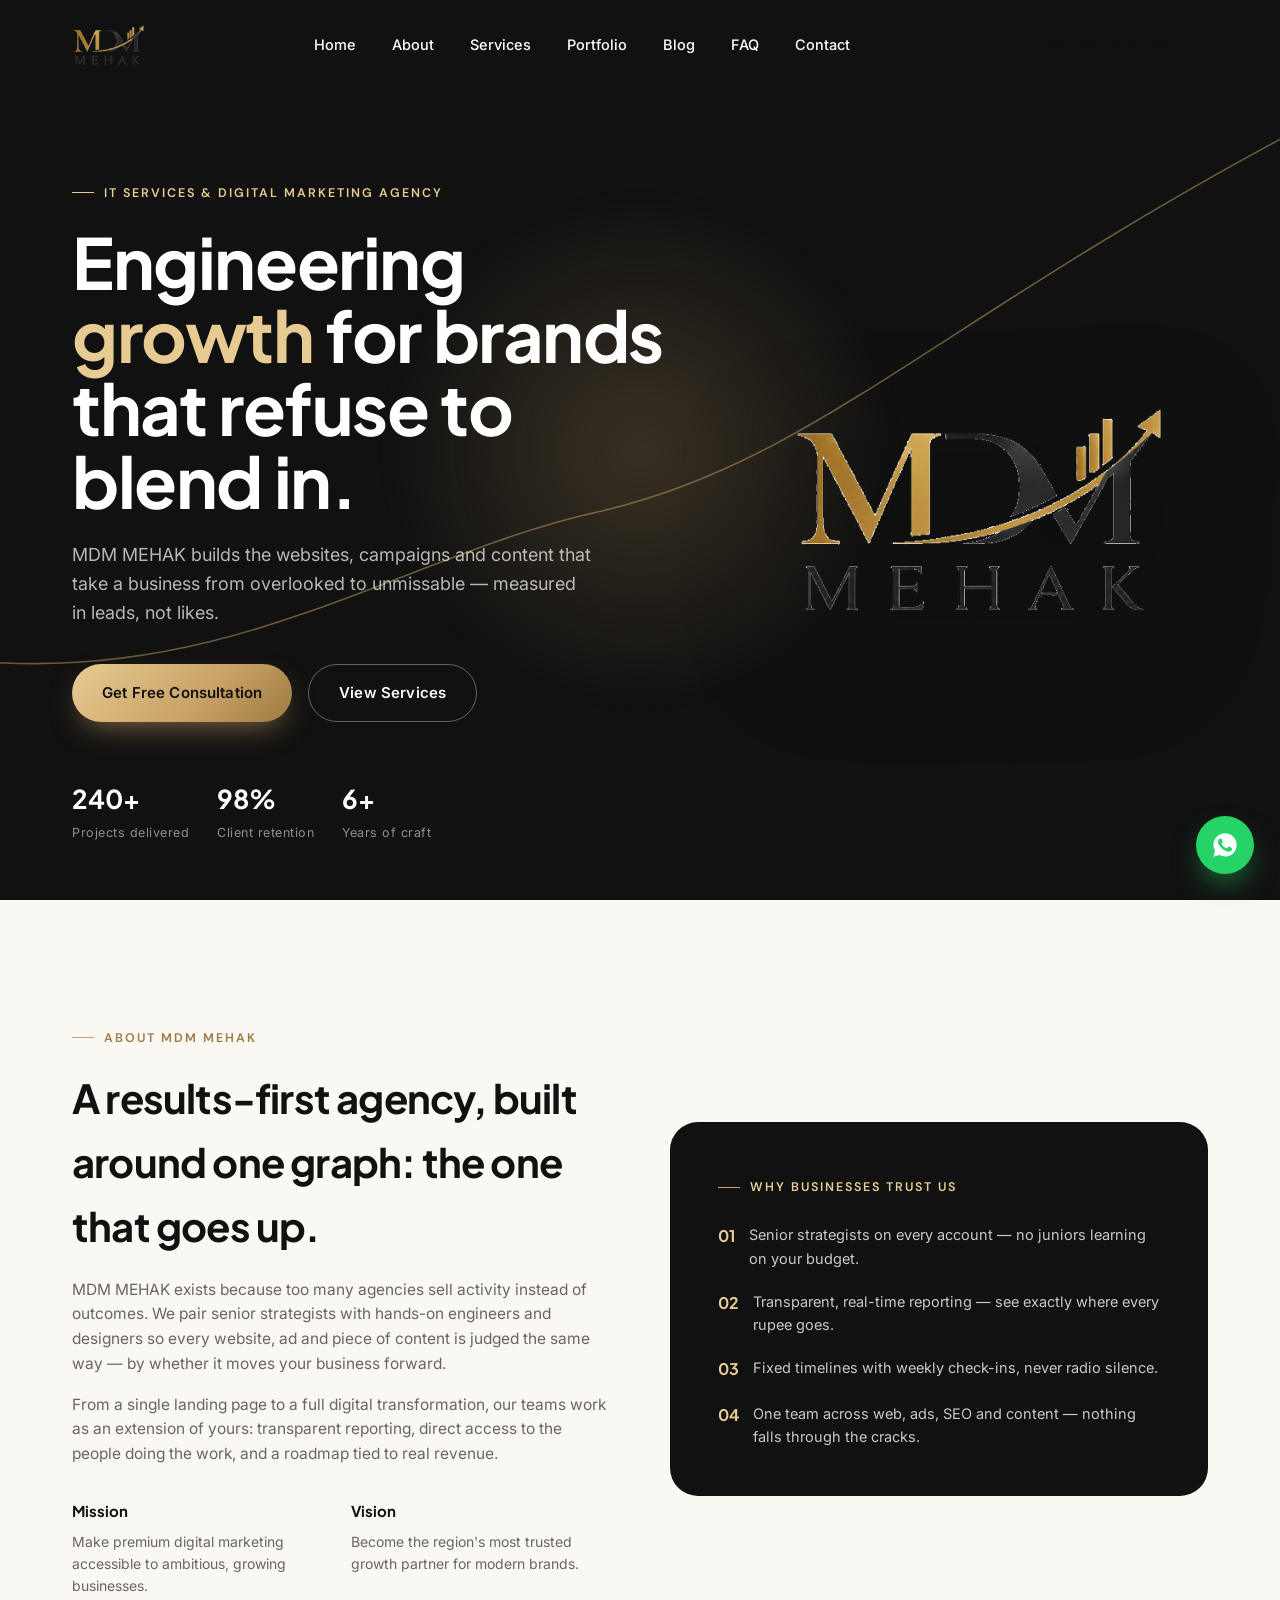
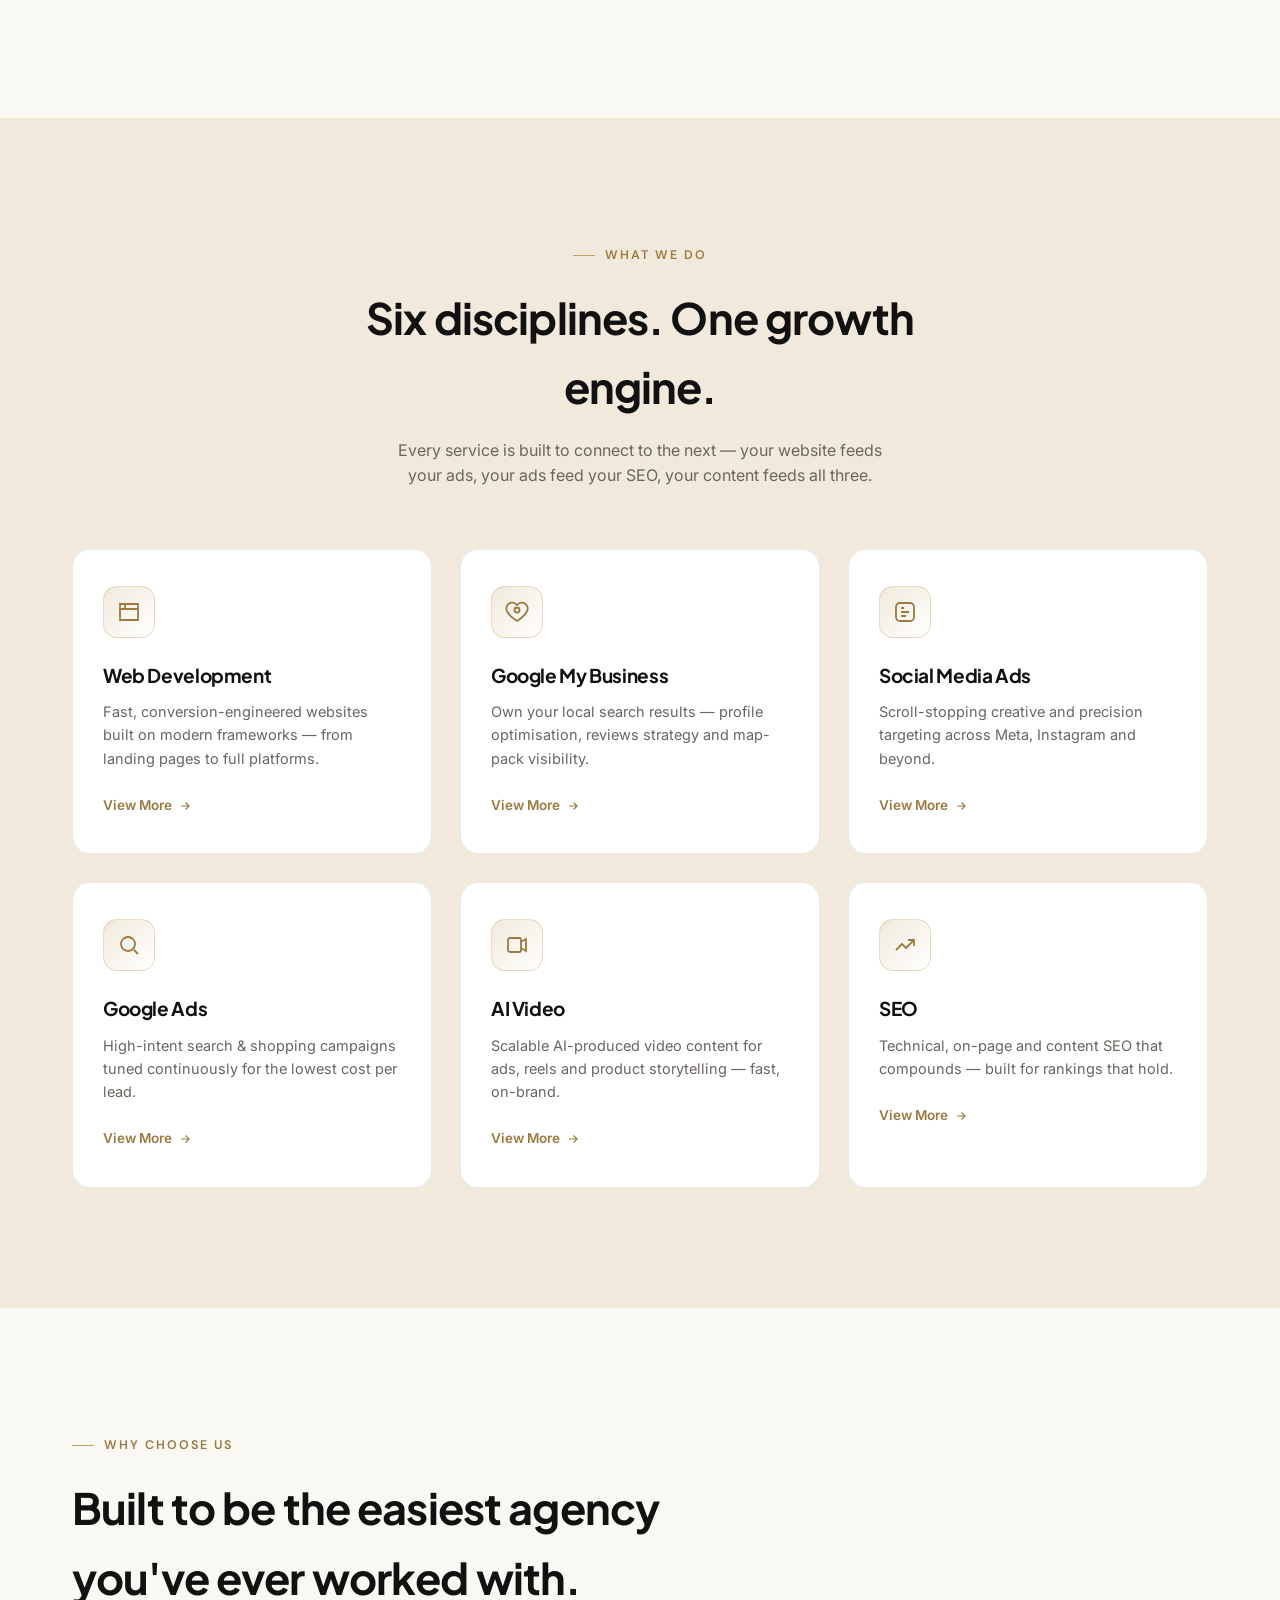
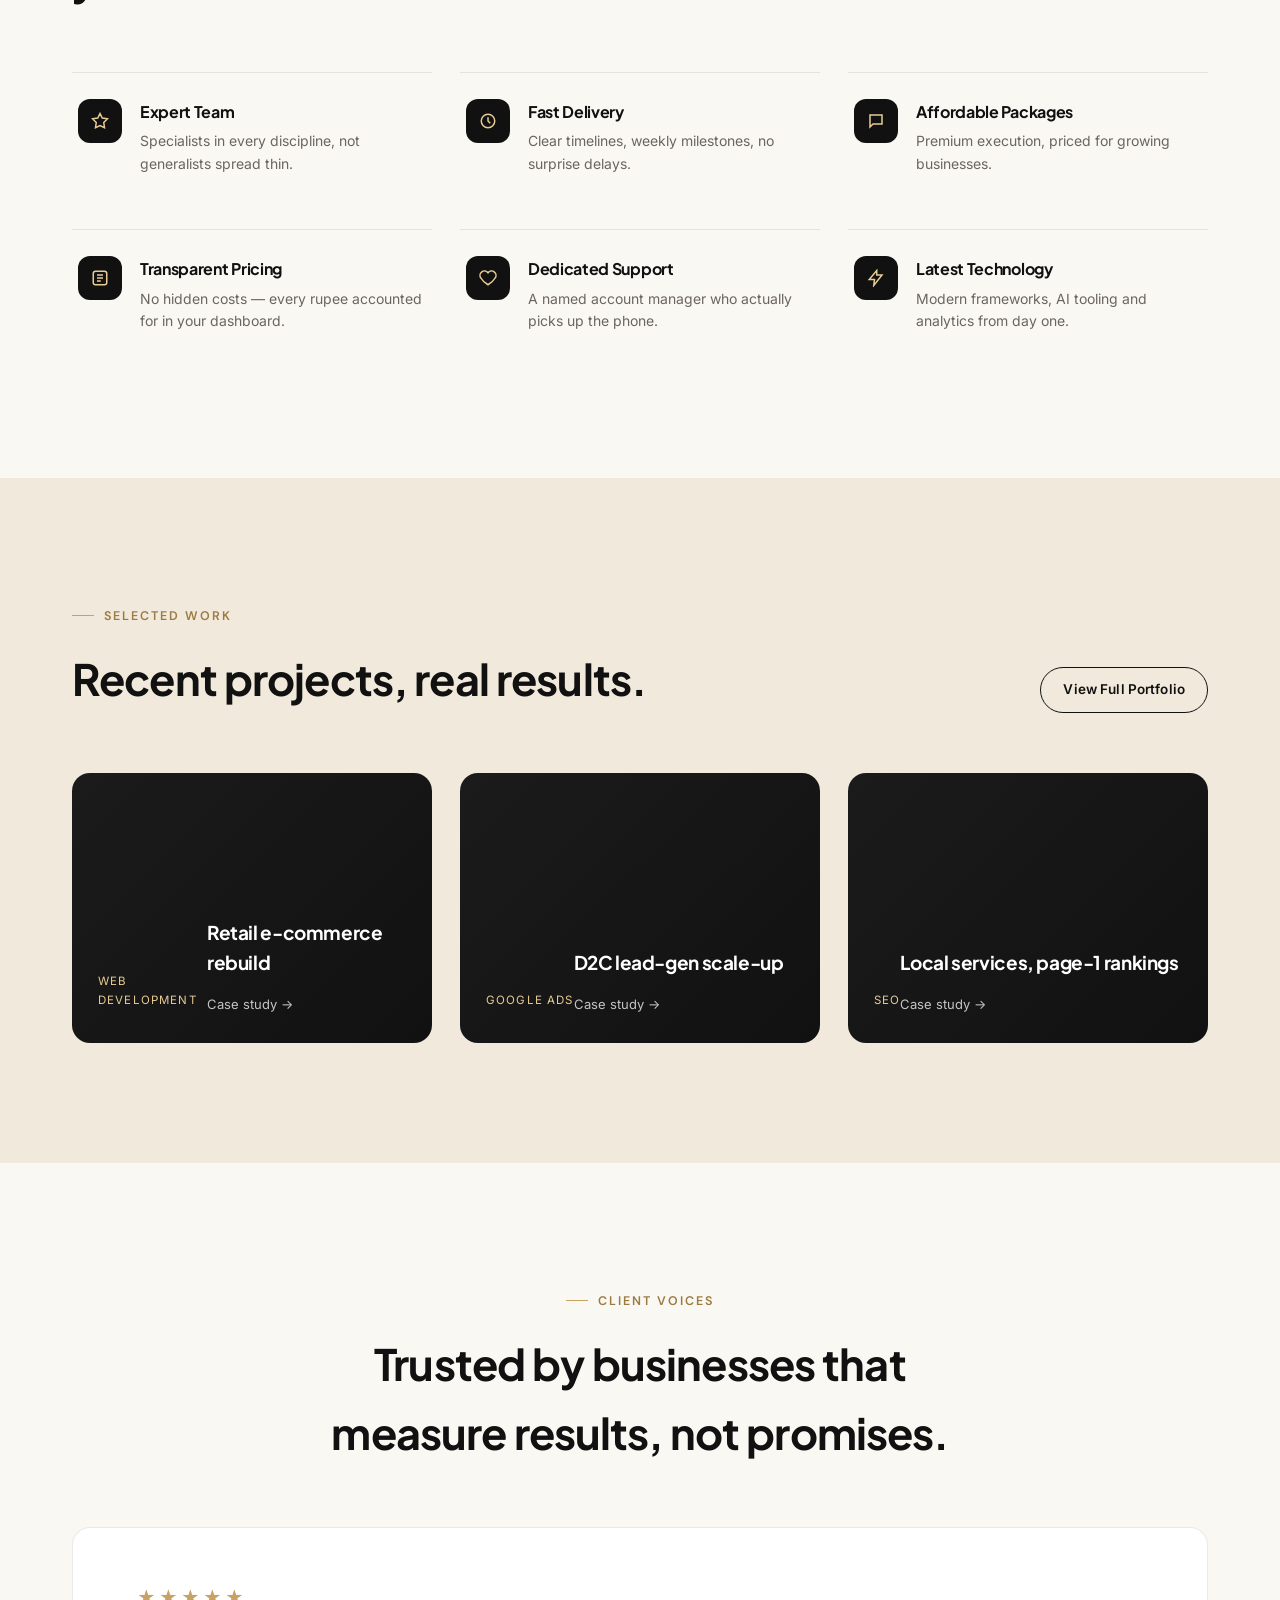
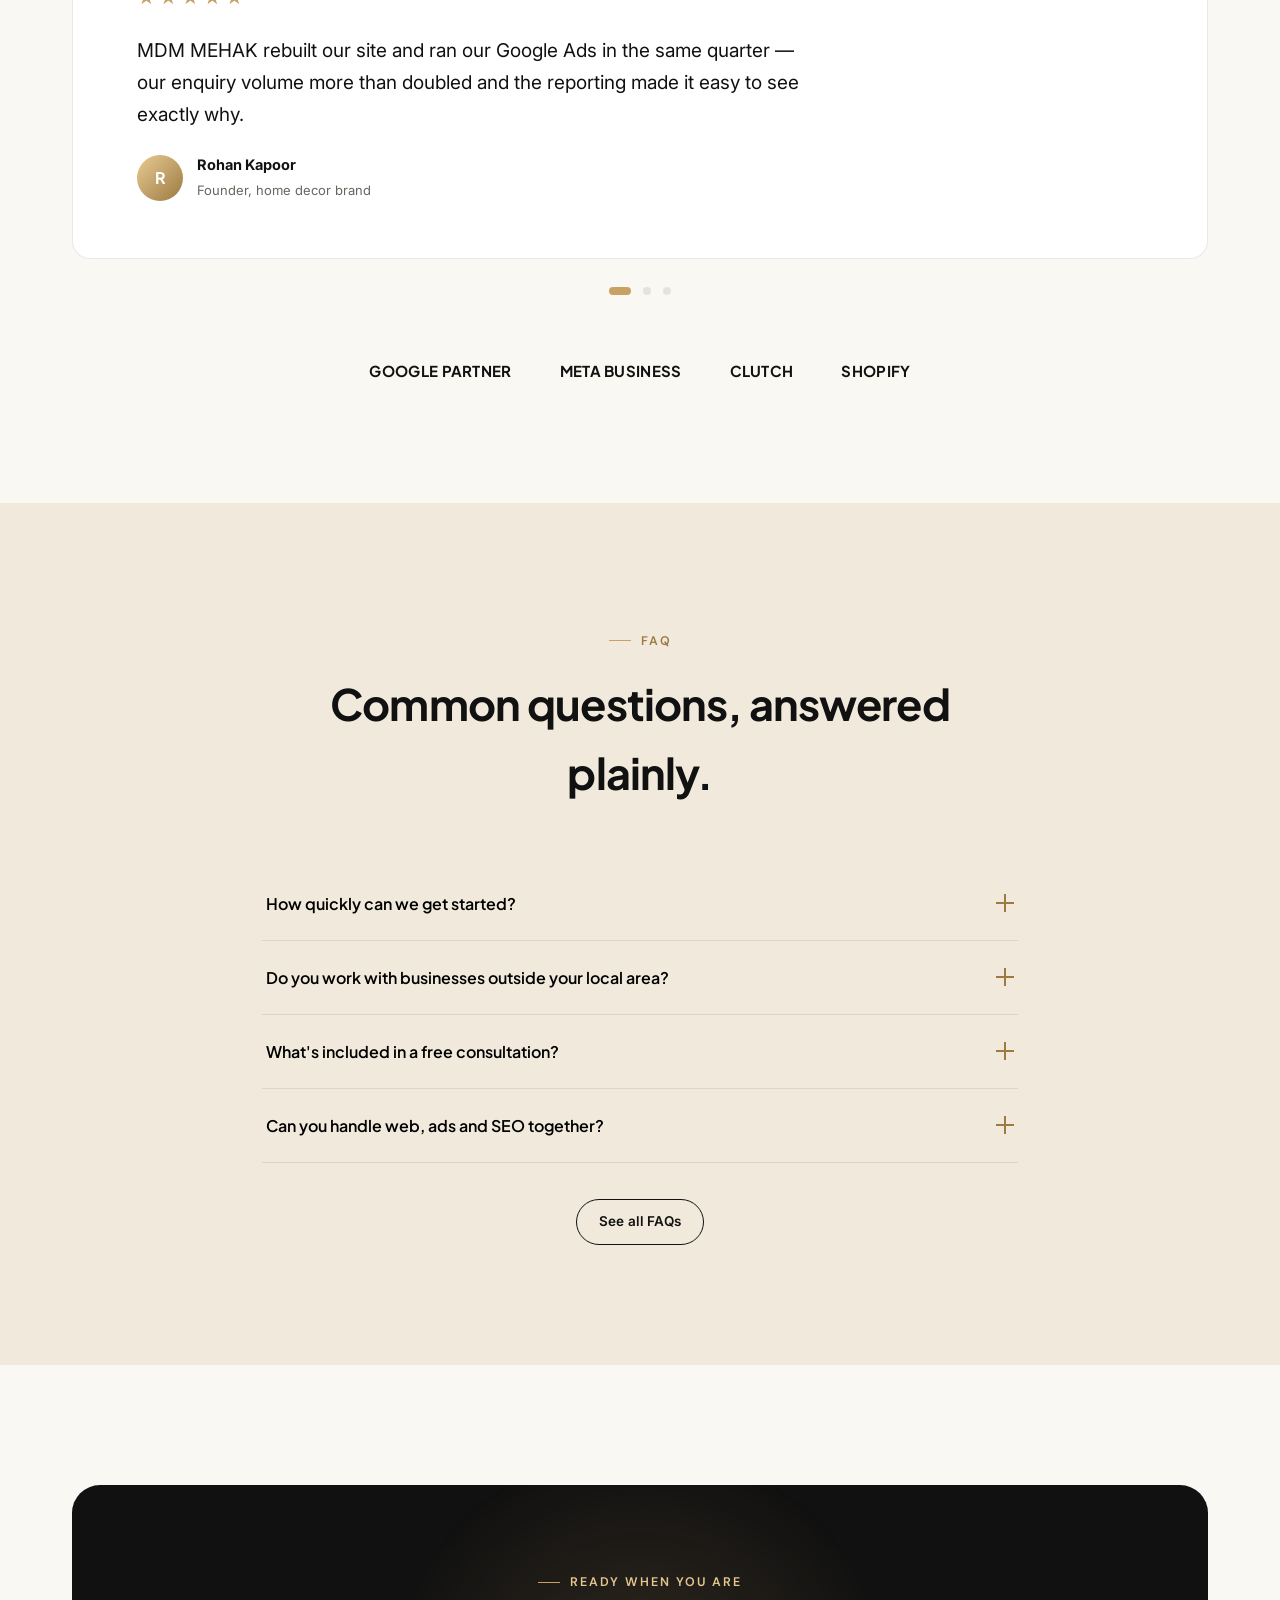
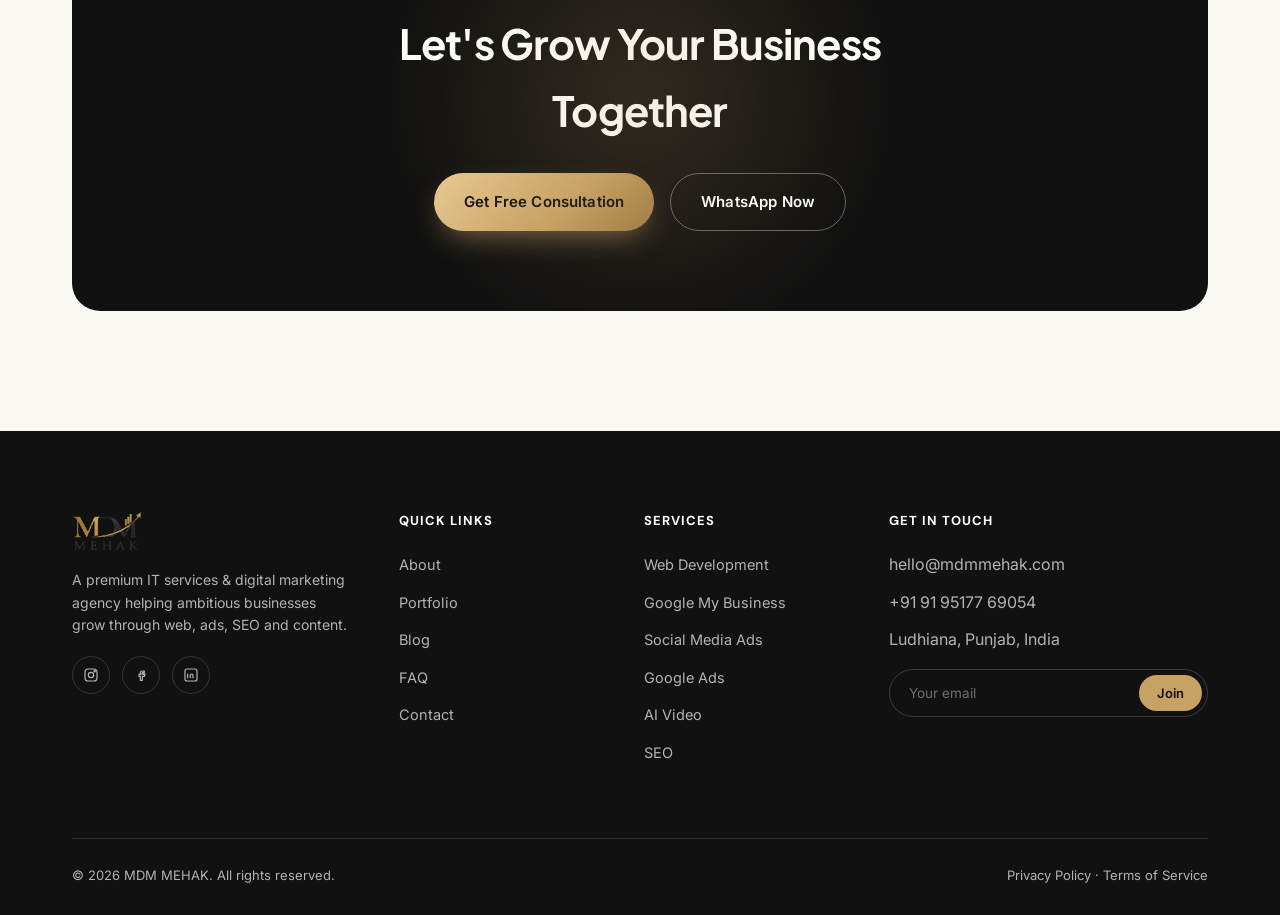
==== index.html @ 9019457b "commit" ====
<!DOCTYPE html>
<html lang="en">
<head>
<meta charset="UTF-8">
<meta name="viewport" content="width=device-width, initial-scale=1.0">
<title>MDM MEHAK — IT Services &amp; Digital Marketing Agency</title>
<meta name="description" content="MDM MEHAK is a premium IT services &amp; digital marketing agency — web development, Google Ads, social media ads, SEO, AI video and Google My Business, built to grow your business.">
<meta property="og:title" content="MDM MEHAK — IT Services &amp; Digital Marketing Agency">
<meta property="og:description" content="Premium web development, Google Ads, SEO, social media and AI video services engineered for growth.">
<meta property="og:type" content="website">
<link rel="icon" href="assets/logo.png">
<link rel="stylesheet" href="styles.css">
<script type="application/ld+json">
{"@context":"https://schema.org","@type":"Organization","name":"MDM MEHAK","description":"IT Services & Digital Marketing Agency","url":"https://mdmmehak.com"}
</script>
</head>
<body>

<!-- NAVBAR -->
<header class="navbar">
  <div class="container nav-inner">
    <a href="index.html" class="nav-logo"><img src="assets/logo.png" alt="MDM MEHAK logo"></a>
    <nav class="nav-links" id="navLinks">
      <a href="index.html">Home</a>
      <a href="about.html">About</a>
      <div class="dropdown">
        <a href="#">Services</a>
        <div class="dropdown-menu">
          <a href="services/web-development.html">Web Development</a>
          <a href="services/google-my-business.html">Google My Business</a>
          <a href="services/social-media-ads.html">Social Media Ads</a>
          <a href="services/google-ads.html">Google Ads</a>
          <a href="services/ai-video.html">AI Video</a>
          <a href="services/seo.html">SEO</a>
        </div>
      </div>
      <a href="portfolio.html">Portfolio</a>
      <a href="blog.html">Blog</a>
      <a href="faq.html">FAQ</a>
      <a href="contact.html">Contact</a>
    </nav>
    <div class="nav-cta">
      <a href="contact.html" class="btn btn-outline on-light btn-sm">Get Free Consultation</a>
      <button class="nav-toggle" id="navToggle" aria-label="Menu"><span></span><span></span><span></span></button>
    </div>
  </div>
</header>

<!-- HERO -->
<section class="hero">
  <svg class="hero-bg-line" viewBox="0 0 1200 800" preserveAspectRatio="none" xmlns="http://www.w3.org/2000/svg">
    <path d="M -20 620 C 220 640, 380 520, 560 480 C 760 435, 880 300, 1220 120" stroke="#C8A165" stroke-width="1.5" fill="none"/>
  </svg>
  <div class="hero-glow"></div>
  <div class="container hero-grid">
    <div>
      <span class="eyebrow hero-eyebrow">IT Services &amp; Digital Marketing Agency</span>
      <h1>Engineering <em>growth</em> for brands that refuse to blend in.</h1>
      <p class="lead">MDM MEHAK builds the websites, campaigns and content that take a business from overlooked to unmissable — measured in leads, not likes.</p>
      <div class="hero-actions">
        <a href="contact.html" class="btn btn-gold">Get Free Consultation</a>
        <a href="#services" class="btn btn-outline">View Services</a>
      </div>
      <div class="hero-badges">
        <div class="hero-badge"><b class="counter" data-count="240" data-suffix="+">0+</b><span>Projects delivered</span></div>
        <div class="hero-badge"><b class="counter" data-count="98" data-suffix="%">0%</b><span>Client retention</span></div>
        <div class="hero-badge"><b class="counter" data-count="6" data-suffix="+">0+</b><span>Years of craft</span></div>
      </div>
    </div>
    <div class="hero-visual">
      <img src="assets/logo.png" alt="MDM MEHAK" class="hero-mark">
    </div>
  </div>
</section>

<!-- ABOUT -->
<section class="section-pad">
  <div class="container">
    <div class="grid-2" style="align-items:center; gap:60px;">
      <div class="reveal">
        <span class="eyebrow">About MDM MEHAK</span>
        <h2 style="margin-top:18px; font-size:clamp(1.8rem,3.2vw,2.5rem);">A results-first agency, built around one graph: the one that goes up.</h2>
        <p style="color:var(--gray); margin-top:20px; font-size:15.5px;">MDM MEHAK exists because too many agencies sell activity instead of outcomes. We pair senior strategists with hands-on engineers and designers so every website, ad and piece of content is judged the same way — by whether it moves your business forward.</p>
        <p style="color:var(--gray); margin-top:16px; font-size:15.5px;">From a single landing page to a full digital transformation, our teams work as an extension of yours: transparent reporting, direct access to the people doing the work, and a roadmap tied to real revenue.</p>
        <div class="grid-2" style="gap:20px; margin-top:32px;">
          <div><b style="font-family:'Plus Jakarta Sans'; font-size:15px;">Mission</b><p style="color:var(--gray); font-size:14px; margin-top:6px;">Make premium digital marketing accessible to ambitious, growing businesses.</p></div>
          <div><b style="font-family:'Plus Jakarta Sans'; font-size:15px;">Vision</b><p style="color:var(--gray); font-size:14px; margin-top:6px;">Become the region's most trusted growth partner for modern brands.</p></div>
        </div>
      </div>
      <div class="reveal" style="background:var(--ink); border-radius:28px; padding:48px; color:#fff;">
        <span class="eyebrow" style="color:var(--gold-light);">Why businesses trust us</span>
        <ul style="margin-top:26px; display:flex; flex-direction:column; gap:20px;">
          <li style="display:flex; gap:14px;"><span style="color:var(--gold-light); font-family:'Plus Jakarta Sans'; font-weight:700;">01</span><span style="font-size:14.5px; color:rgba(250,248,243,0.8);">Senior strategists on every account — no juniors learning on your budget.</span></li>
          <li style="display:flex; gap:14px;"><span style="color:var(--gold-light); font-family:'Plus Jakarta Sans'; font-weight:700;">02</span><span style="font-size:14.5px; color:rgba(250,248,243,0.8);">Transparent, real-time reporting — see exactly where every rupee goes.</span></li>
          <li style="display:flex; gap:14px;"><span style="color:var(--gold-light); font-family:'Plus Jakarta Sans'; font-weight:700;">03</span><span style="font-size:14.5px; color:rgba(250,248,243,0.8);">Fixed timelines with weekly check-ins, never radio silence.</span></li>
          <li style="display:flex; gap:14px;"><span style="color:var(--gold-light); font-family:'Plus Jakarta Sans'; font-weight:700;">04</span><span style="font-size:14.5px; color:rgba(250,248,243,0.8);">One team across web, ads, SEO and content — nothing falls through the cracks.</span></li>
        </ul>
      </div>
    </div>
  </div>
</section>

<!-- SERVICES -->
<section class="section-pad bg-dim" id="services">
  <div class="container">
    <div class="section-head center reveal" style="margin-left:auto; margin-right:auto;">
      <span class="eyebrow" style="justify-content:center;">What we do</span>
      <h2>Six disciplines. One growth engine.</h2>
      <p style="margin-left:auto; margin-right:auto;">Every service is built to connect to the next — your website feeds your ads, your ads feed your SEO, your content feeds all three.</p>
    </div>
    <div class="grid-3">
      <div class="service-card reveal">
        <div class="icon"><svg width="24" height="24" viewBox="0 0 24 24" fill="none" stroke="currentColor" stroke-width="1.8"><path d="M3 4h18v16H3z"/><path d="M3 9h18M8 4v5"/></svg></div>
        <h3>Web Development</h3>
        <p>Fast, conversion-engineered websites built on modern frameworks — from landing pages to full platforms.</p>
        <a href="services/web-development.html" class="more">View More <svg width="14" height="14" viewBox="0 0 24 24" fill="none" stroke="currentColor" stroke-width="2"><path d="M5 12h14M13 6l6 6-6 6"/></svg></a>
      </div>
      <div class="service-card reveal">
        <div class="icon"><svg width="24" height="24" viewBox="0 0 24 24" fill="none" stroke="currentColor" stroke-width="1.8"><path d="M12 21s-7-4.35-9.5-9A5.5 5.5 0 0 1 12 5a5.5 5.5 0 0 1 9.5 7c-2.5 4.65-9.5 9-9.5 9z"/><circle cx="12" cy="10" r="2.5"/></svg></div>
        <h3>Google My Business</h3>
        <p>Own your local search results — profile optimisation, reviews strategy and map-pack visibility.</p>
        <a href="services/google-my-business.html" class="more">View More <svg width="14" height="14" viewBox="0 0 24 24" fill="none" stroke="currentColor" stroke-width="2"><path d="M5 12h14M13 6l6 6-6 6"/></svg></a>
      </div>
      <div class="service-card reveal">
        <div class="icon"><svg width="24" height="24" viewBox="0 0 24 24" fill="none" stroke="currentColor" stroke-width="1.8"><rect x="3" y="3" width="18" height="18" rx="4"/><path d="M8 12h8M8 16h5M8 8h3"/></svg></div>
        <h3>Social Media Ads</h3>
        <p>Scroll-stopping creative and precision targeting across Meta, Instagram and beyond.</p>
        <a href="services/social-media-ads.html" class="more">View More <svg width="14" height="14" viewBox="0 0 24 24" fill="none" stroke="currentColor" stroke-width="2"><path d="M5 12h14M13 6l6 6-6 6"/></svg></a>
      </div>
      <div class="service-card reveal">
        <div class="icon"><svg width="24" height="24" viewBox="0 0 24 24" fill="none" stroke="currentColor" stroke-width="1.8"><circle cx="11" cy="11" r="7"/><path d="M21 21l-4.3-4.3"/></svg></div>
        <h3>Google Ads</h3>
        <p>High-intent search &amp; shopping campaigns tuned continuously for the lowest cost per lead.</p>
        <a href="services/google-ads.html" class="more">View More <svg width="14" height="14" viewBox="0 0 24 24" fill="none" stroke="currentColor" stroke-width="2"><path d="M5 12h14M13 6l6 6-6 6"/></svg></a>
      </div>
      <div class="service-card reveal">
        <div class="icon"><svg width="24" height="24" viewBox="0 0 24 24" fill="none" stroke="currentColor" stroke-width="1.8"><rect x="3" y="5" width="13" height="14" rx="2"/><path d="M16 9l5-3v12l-5-3"/></svg></div>
        <h3>AI Video</h3>
        <p>Scalable AI-produced video content for ads, reels and product storytelling — fast, on-brand.</p>
        <a href="services/ai-video.html" class="more">View More <svg width="14" height="14" viewBox="0 0 24 24" fill="none" stroke="currentColor" stroke-width="2"><path d="M5 12h14M13 6l6 6-6 6"/></svg></a>
      </div>
      <div class="service-card reveal">
        <div class="icon"><svg width="24" height="24" viewBox="0 0 24 24" fill="none" stroke="currentColor" stroke-width="1.8"><path d="M3 17l6-6 4 4 8-8"/><path d="M15 7h6v6"/></svg></div>
        <h3>SEO</h3>
        <p>Technical, on-page and content SEO that compounds — built for rankings that hold.</p>
        <a href="services/seo.html" class="more">View More <svg width="14" height="14" viewBox="0 0 24 24" fill="none" stroke="currentColor" stroke-width="2"><path d="M5 12h14M13 6l6 6-6 6"/></svg></a>
      </div>
    </div>
  </div>
</section>

<!-- WHY CHOOSE US -->
<section class="section-pad">
  <div class="container">
    <div class="section-head reveal">
      <span class="eyebrow">Why choose us</span>
      <h2>Built to be the easiest agency you've ever worked with.</h2>
    </div>
    <div class="grid-3">
      <div class="feature-card reveal"><div class="icon"><svg width="18" height="18" viewBox="0 0 24 24" fill="none" stroke="currentColor" stroke-width="2"><path d="M12 2l3 6 7 1-5 5 1 7-6-3-6 3 1-7-5-5 7-1z"/></svg></div><div><h4>Expert Team</h4><p>Specialists in every discipline, not generalists spread thin.</p></div></div>
      <div class="feature-card reveal"><div class="icon"><svg width="18" height="18" viewBox="0 0 24 24" fill="none" stroke="currentColor" stroke-width="2"><circle cx="12" cy="12" r="9"/><path d="M12 7v5l3 3"/></svg></div><div><h4>Fast Delivery</h4><p>Clear timelines, weekly milestones, no surprise delays.</p></div></div>
      <div class="feature-card reveal"><div class="icon"><svg width="18" height="18" viewBox="0 0 24 24" fill="none" stroke="currentColor" stroke-width="2"><path d="M4 4h16v12H8l-4 4z"/></svg></div><div><h4>Affordable Packages</h4><p>Premium execution, priced for growing businesses.</p></div></div>
      <div class="feature-card reveal"><div class="icon"><svg width="18" height="18" viewBox="0 0 24 24" fill="none" stroke="currentColor" stroke-width="2"><rect x="3" y="3" width="18" height="18" rx="3"/><path d="M8 12h8M8 8h8M8 16h5"/></svg></div><div><h4>Transparent Pricing</h4><p>No hidden costs — every rupee accounted for in your dashboard.</p></div></div>
      <div class="feature-card reveal"><div class="icon"><svg width="18" height="18" viewBox="0 0 24 24" fill="none" stroke="currentColor" stroke-width="2"><path d="M12 21s-7-4.35-9.5-9A5.5 5.5 0 0 1 12 5a5.5 5.5 0 0 1 9.5 7c-2.5 4.65-9.5 9-9.5 9z"/></svg></div><div><h4>Dedicated Support</h4><p>A named account manager who actually picks up the phone.</p></div></div>
      <div class="feature-card reveal"><div class="icon"><svg width="18" height="18" viewBox="0 0 24 24" fill="none" stroke="currentColor" stroke-width="2"><path d="M13 2L3 14h7l-1 8 11-14h-7z"/></svg></div><div><h4>Latest Technology</h4><p>Modern frameworks, AI tooling and analytics from day one.</p></div></div>
    </div>
  </div>
</section>

<!-- PORTFOLIO -->
<section class="section-pad bg-dim">
  <div class="container">
    <div class="section-head reveal" style="display:flex; align-items:flex-end; justify-content:space-between; max-width:none; flex-wrap:wrap; gap:20px;">
      <div><span class="eyebrow">Selected work</span><h2 style="margin-top:18px;">Recent projects, real results.</h2></div>
      <a href="portfolio.html" class="btn btn-outline on-light btn-sm">View Full Portfolio</a>
    </div>
    <div class="grid-3">
      <div class="port-card reveal"><span class="port-tag">Web Development</span><div><h3>Retail e-commerce rebuild</h3><a class="case-link" href="portfolio.html">Case study →</a></div></div>
      <div class="port-card reveal"><span class="port-tag">Google Ads</span><div><h3>D2C lead-gen scale-up</h3><a class="case-link" href="portfolio.html">Case study →</a></div></div>
      <div class="port-card reveal"><span class="port-tag">SEO</span><div><h3>Local services, page-1 rankings</h3><a class="case-link" href="portfolio.html">Case study →</a></div></div>
    </div>
  </div>
</section>

<!-- TESTIMONIALS -->
<section class="section-pad">
  <div class="container">
    <div class="section-head center reveal" style="margin-left:auto; margin-right:auto;">
      <span class="eyebrow" style="justify-content:center;">Client voices</span>
      <h2>Trusted by businesses that measure results, not promises.</h2>
    </div>
    <div class="testi-slider reveal">
      <div class="testi-track">
        <div class="testi-card">
          <div class="stars">★★★★★</div>
          <p class="quote">MDM MEHAK rebuilt our site and ran our Google Ads in the same quarter — our enquiry volume more than doubled and the reporting made it easy to see exactly why.</p>
          <div class="testi-person"><div class="testi-avatar">R</div><div><b>Rohan Kapoor</b><span>Founder, home decor brand</span></div></div>
        </div>
        <div class="testi-card">
          <div class="stars">★★★★★</div>
          <p class="quote">The team treated our Google My Business profile like a real growth channel, not an afterthought. We now show up first for the searches that matter to us.</p>
          <div class="testi-person"><div class="testi-avatar">S</div><div><b>Simran Kaur</b><span>Owner, wellness clinic</span></div></div>
        </div>
        <div class="testi-card">
          <div class="stars">★★★★★</div>
          <p class="quote">Fast, clear communication and a website that actually converts. The AI video content they produced for our reels outperformed anything we'd made in-house.</p>
          <div class="testi-person"><div class="testi-avatar">A</div><div><b>Aman Verma</b><span>Marketing lead, D2C brand</span></div></div>
        </div>
      </div>
      <div class="testi-nav">
        <button class="testi-dot active" aria-label="Testimonial 1"></button>
        <button class="testi-dot" aria-label="Testimonial 2"></button>
        <button class="testi-dot" aria-label="Testimonial 3"></button>
      </div>
    </div>
    <div class="trust-strip center reveal" style="justify-content:center; margin-top:64px;">
      <span>GOOGLE PARTNER</span><span>META BUSINESS</span><span>CLUTCH</span><span>SHOPIFY</span>
    </div>
  </div>
</section>

<!-- FAQ -->
<section class="section-pad bg-dim">
  <div class="container" style="max-width:820px;">
    <div class="section-head center reveal" style="margin-left:auto; margin-right:auto;">
      <span class="eyebrow" style="justify-content:center;">FAQ</span>
      <h2>Common questions, answered plainly.</h2>
    </div>
    <div class="reveal">
      <div class="faq-item">
        <button class="faq-q">How quickly can we get started? <span class="plus"></span></button>
        <div class="faq-a"><p>Most projects kick off within a week of your consultation call — we scope, quote and begin onboarding within the same cycle.</p></div>
      </div>
      <div class="faq-item">
        <button class="faq-q">Do you work with businesses outside your local area? <span class="plus"></span></button>
        <div class="faq-a"><p>Yes — most of our client relationships run entirely remote, with weekly video check-ins and a shared reporting dashboard.</p></div>
      </div>
      <div class="faq-item">
        <button class="faq-q">What's included in a free consultation? <span class="plus"></span></button>
        <div class="faq-a"><p>A 30-minute audit of your current website and marketing, plus a plain-language plan for where the fastest wins are.</p></div>
      </div>
      <div class="faq-item">
        <button class="faq-q">Can you handle web, ads and SEO together? <span class="plus"></span></button>
        <div class="faq-a"><p>That's how we prefer to work — a single team across your website, ads and SEO means nothing gets lost in handoffs.</p></div>
      </div>
    </div>
    <div class="center" style="margin-top:36px;"><a href="faq.html" class="btn btn-outline on-light btn-sm">See all FAQs</a></div>
  </div>
</section>

<!-- CTA -->
<section class="section-pad">
  <div class="container">
    <div class="cta-banner reveal">
      <div class="hero-glow"></div>
      <span class="eyebrow" style="color:var(--gold-light); justify-content:center;">Ready when you are</span>
      <h2 style="margin-top:18px;">Let's Grow Your Business Together</h2>
      <div class="hero-actions" style="justify-content:center;">
        <a href="contact.html" class="btn btn-gold">Get Free Consultation</a>
        <a href="https://wa.me/919517769054" class="btn btn-outline">WhatsApp Now</a>
      </div>
    </div>
  </div>
</section>

<!-- FOOTER -->
<footer>
  <div class="container">
    <div class="footer-grid">
      <div>
        <div class="footer-logo"><img src="assets/logo.png" alt="MDM MEHAK"></div>
        <p style="font-size:14px; max-width:280px;">A premium IT services &amp; digital marketing agency helping ambitious businesses grow through web, ads, SEO and content.</p>
        <div class="footer-social">
          <a href="#" aria-label="Instagram"><svg width="16" height="16" viewBox="0 0 24 24" fill="none" stroke="currentColor" stroke-width="1.8"><rect x="3" y="3" width="18" height="18" rx="5"/><circle cx="12" cy="12" r="4"/><circle cx="17.5" cy="6.5" r="1"/></svg></a>
          <a href="#" aria-label="Facebook"><svg width="16" height="16" viewBox="0 0 24 24" fill="none" stroke="currentColor" stroke-width="1.8"><path d="M14 9h3V6h-3a3 3 0 0 0-3 3v2H9v3h2v6h3v-6h3l1-3h-4V9a1 1 0 0 1 1-1z"/></svg></a>
          <a href="#" aria-label="LinkedIn"><svg width="16" height="16" viewBox="0 0 24 24" fill="none" stroke="currentColor" stroke-width="1.8"><rect x="3" y="3" width="18" height="18" rx="3"/><path d="M7 10v7M7 7v.01M11 17v-4.5a2 2 0 0 1 4 0V17M11 12.5V17"/></svg></a>
        </div>
      </div>
      <div>
        <h5>Quick Links</h5>
        <ul>
          <li><a href="about.html">About</a></li>
          <li><a href="portfolio.html">Portfolio</a></li>
          <li><a href="blog.html">Blog</a></li>
          <li><a href="faq.html">FAQ</a></li>
          <li><a href="contact.html">Contact</a></li>
        </ul>
      </div>
      <div>
        <h5>Services</h5>
        <ul>
          <li><a href="services/web-development.html">Web Development</a></li>
          <li><a href="services/google-my-business.html">Google My Business</a></li>
          <li><a href="services/social-media-ads.html">Social Media Ads</a></li>
          <li><a href="services/google-ads.html">Google Ads</a></li>
          <li><a href="services/ai-video.html">AI Video</a></li>
          <li><a href="services/seo.html">SEO</a></li>
        </ul>
      </div>
      <div>
        <h5>Get In Touch</h5>
        <ul>
          <li>hello@mdmmehak.com</li>
          <li>+91 91 95177 69054</li>
          <li>Ludhiana, Punjab, India</li>
        </ul>
        <form class="newsletter-form" data-enquiry onsubmit="return false;">
          <input type="email" placeholder="Your email" required>
          <button type="submit">Join</button>
        </form>
      </div>
    </div>
    <div class="footer-bottom">
      <span>© 2026 MDM MEHAK. All rights reserved.</span>
      <span>Privacy Policy · Terms of Service</span>
    </div>
  </div>
</footer>

<a href="https://wa.me/919517769054" class="whatsapp-fab" aria-label="Chat on WhatsApp">
  <svg width="28" height="28" viewBox="0 0 24 24" fill="currentColor"><path d="M12.04 2c-5.5 0-9.96 4.46-9.96 9.96 0 1.76.46 3.48 1.34 5L2 22l5.2-1.36a9.94 9.94 0 0 0 4.84 1.24h.01c5.5 0 9.96-4.46 9.96-9.96S17.54 2 12.04 2zm5.87 14.24c-.25.7-1.45 1.34-2 1.42-.53.08-1.15.11-1.86-.12-.43-.14-.98-.32-1.7-.62-2.98-1.28-4.93-4.28-5.08-4.48-.15-.2-1.22-1.62-1.22-3.1s.78-2.2 1.06-2.5c.27-.3.6-.37.8-.37h.57c.18 0 .43-.02.66.5.25.6.85 2.08.92 2.24.08.15.13.33.02.53-.1.2-.15.32-.3.5-.15.17-.3.38-.44.5-.15.15-.3.3-.13.6.17.3.75 1.24 1.62 2 1.12.98 2.06 1.29 2.37 1.44.3.15.48.13.65-.08.18-.2.75-.87.95-1.17.2-.3.4-.24.66-.15.27.1 1.7.8 2 .95.3.15.5.22.57.34.08.13.08.72-.17 1.42z"/></svg>
</a>

<div class="sticky-cta">
  <span>Ready to grow? Talk to us today.</span>
  <a href="contact.html" class="btn btn-gold btn-sm">Get Quote</a>
</div>

<script src="script.js"></script>
</body>
</html>
---- styles.css ----
/* ============================================================
   MDM MEHAK — Design System
   Palette: Gold #C8A165 / Ink #111111 / Paper #FAF8F3
   Display: Plus Jakarta Sans · Body: Inter · Utility: DM Sans
   Signature motif: the ascending arrow-through-bars from the
   logo, reused as a drawn line that threads through the page.
   ============================================================ */

@import url('https://fonts.googleapis.com/css2?family=Plus+Jakarta+Sans:wght@500;600;700;800&family=Inter:wght@400;500;600&family=DM+Sans:wght@500;600&display=swap');

:root{
  --gold: #C8A165;
  --gold-light: #E8CB93;
  --gold-deep: #9C7A42;
  --ink: #111111;
  --charcoal: #1B1B1B;
  --paper: #FAF8F3;
  --paper-dim: #F1EADC;
  --gray: #6B6560;
  --gray-soft: #948C82;
  --line: rgba(17,17,17,0.09);
  --line-gold: rgba(200,161,101,0.35);
  --shadow: 0 20px 60px -20px rgba(17,17,17,0.18);
  --radius: 18px;
  --ease: cubic-bezier(.22,1,.36,1);
}

*{ margin:0; padding:0; box-sizing:border-box; }
html{ scroll-behavior:smooth; }
body{
  font-family:'Inter', sans-serif;
  color:var(--ink);
  background:var(--paper);
  line-height:1.6;
  -webkit-font-smoothing:antialiased;
  overflow-x:hidden;
}
img{ max-width:100%; display:block; }
a{ color:inherit; text-decoration:none; }
ul{ list-style:none; }
button{ font-family:inherit; cursor:pointer; border:none; background:none; }
input,textarea,select{ font-family:inherit; }

h1,h2,h3,h4{
  font-family:'Plus Jakarta Sans', sans-serif;
  font-weight:700;
  letter-spacing:-0.02em;
  color:var(--ink);
}

.eyebrow{
  font-family:'DM Sans', sans-serif;
  font-size:12.5px;
  font-weight:600;
  letter-spacing:0.16em;
  text-transform:uppercase;
  color:var(--gold-deep);
  display:inline-flex;
  align-items:center;
  gap:10px;
}
.eyebrow::before{
  content:"";
  width:22px; height:1px;
  background:var(--gold);
}

.container{
  max-width:1200px;
  margin:0 auto;
  padding:0 32px;
}
section{ position:relative; }
.section-pad{ padding:120px 0; }
@media (max-width:768px){ .section-pad{ padding:76px 0; } }

/* ---------- Reduced motion ---------- */
@media (prefers-reduced-motion: reduce){
  *{ animation-duration:0.001ms !important; animation-iteration-count:1 !important; transition-duration:0.001ms !important; scroll-behavior:auto !important; }
}

/* ---------- Reveal on scroll ---------- */
.reveal{ opacity:0; transform:translateY(28px); transition:opacity .8s var(--ease), transform .8s var(--ease); }
.reveal.in{ opacity:1; transform:translateY(0); }

/* ---------- Buttons ---------- */
.btn{
  display:inline-flex;
  align-items:center;
  justify-content:center;
  gap:10px;
  padding:16px 30px;
  border-radius:999px;
  font-weight:600;
  font-size:15px;
  letter-spacing:0.01em;
  transition:transform .35s var(--ease), box-shadow .35s var(--ease), background .35s var(--ease), color .35s var(--ease);
  white-space:nowrap;
}
.btn-gold{
  background:linear-gradient(135deg, var(--gold-light), var(--gold) 60%, var(--gold-deep));
  color:var(--ink);
  box-shadow:0 12px 30px -10px rgba(200,161,101,0.65);
}
.btn-gold:hover{ transform:translateY(-2px); box-shadow:0 18px 40px -12px rgba(200,161,101,0.8); }
.btn-outline{
  border:1.5px solid rgba(255,255,255,0.35);
  color:inherit;
}
.btn-outline.on-light{ border:1.5px solid var(--ink); color:var(--ink); }
.btn-outline:hover{ background:rgba(255,255,255,0.08); transform:translateY(-2px); }
.btn-outline.on-light:hover{ background:var(--ink); color:var(--paper); }
.btn-sm{ padding:11px 22px; font-size:13.5px; }
.btn-block{ width:100%; }

/* ---------- Navbar ---------- */
.navbar{
  position:fixed; top:0; left:0; right:0; z-index:200;
  padding:22px 0;
  transition:background .4s var(--ease), padding .4s var(--ease), box-shadow .4s var(--ease), border-color .4s var(--ease);
  border-bottom:1px solid transparent;
}
.navbar.solid{
  background:rgba(250,248,243,0.86);
  backdrop-filter:blur(14px);
  -webkit-backdrop-filter:blur(14px);
  padding:14px 0;
  border-color:var(--line);
  box-shadow:0 8px 30px -20px rgba(17,17,17,0.25);
}
.nav-inner{ display:flex; align-items:center; justify-content:space-between; gap:24px; }
.nav-logo{ display:flex; align-items:center; gap:10px; }
.nav-logo img{ height:42px; width:auto; transition:height .4s var(--ease); }
.navbar.solid .nav-logo img{ height:36px; }
.nav-links{ display:flex; align-items:center; gap:36px; }
.nav-links a{
  font-size:14.5px; font-weight:500; color:white;
  position:relative; padding:4px 0;
}
.nav-links a::after{
  content:""; position:absolute; left:0; bottom:-2px; width:0; height:1.5px;
  background:var(--gold); transition:width .3s var(--ease);
}
.nav-links a:hover::after{ width:100%; }
.nav-cta{ display:flex; align-items:center; gap:16px; }
.nav-toggle{ display:none; flex-direction:column; gap:5px; }
.nav-toggle span{ width:24px; height:2px; background:var(--ink); border-radius:2px; }

.dropdown{ position:relative; }
.dropdown-menu{
  position:absolute; top:calc(100% + 18px); left:50%; transform:translateX(-50%) translateY(6px);
  background:#fff; border:1px solid var(--line); border-radius:16px;
  box-shadow:var(--shadow); padding:10px; min-width:230px;
  opacity:0; visibility:hidden; transition:opacity .3s var(--ease), transform .3s var(--ease);
}
.dropdown:hover .dropdown-menu{ opacity:1; visibility:visible; transform:translateX(-50%) translateY(0); }
.dropdown-menu a{ display:block; padding:11px 14px; border-radius:10px; font-size:14px; }
.dropdown-menu a::after{ display:none; }
.dropdown-menu a:hover{ background:var(--paper-dim); color:var(--gold-deep); }

@media (max-width:920px){
  .nav-links{
    position:fixed; inset:0 0 0 auto; width:78%; max-width:340px; height:100vh;
    background:var(--ink); flex-direction:column; align-items:flex-start; justify-content:flex-start;
    padding:110px 34px 34px; gap:26px; transform:translateX(100%); transition:transform .45s var(--ease);
  }
  .nav-links.open{ transform:translateX(0); }
  .nav-links a{ color:var(--paper); font-size:17px; }
  .dropdown-menu{ position:static; transform:none; opacity:1; visibility:visible; display:none; background:var(--charcoal); box-shadow:none; margin-top:12px; }
  .dropdown.open .dropdown-menu{ display:block; }
  .nav-toggle{ display:flex; z-index:210; }
  .nav-cta .btn-outline{ display:none; }
}

/* ---------- Hero ---------- */
.hero{
  min-height:100vh;
  display:flex; align-items:center;
  background:var(--ink);
  color:var(--paper);
  position:relative;
  overflow:hidden;
  padding-top:120px;
}
.hero-grid{
  display:grid; grid-template-columns:1.15fr 0.85fr; gap:60px; align-items:center;
  position:relative; z-index:2;
}
.hero-eyebrow{ color:var(--gold-light); }
.hero-eyebrow::before{ background:var(--gold-light); }
.hero h1{
  font-size:clamp(2.6rem, 5.6vw, 4.4rem);
  color:#fff;
  line-height:1.04;
  margin:22px 0 24px;
}
.hero h1 em{ font-style:normal; color:var(--gold-light); }
.hero p.lead{ font-size:18px; color:rgba(250,248,243,0.72); max-width:520px; margin-bottom:36px; }
.hero-actions{ display:flex; gap:16px; flex-wrap:wrap; }
.hero-badges{ display:flex; gap:28px; margin-top:56px; flex-wrap:wrap; }
.hero-badge{ }
.hero-badge b{ display:block; font-family:'Plus Jakarta Sans'; font-size:26px; color:#fff; }
.hero-badge span{ font-size:12.5px; color:rgba(250,248,243,0.55); letter-spacing:0.04em; }

.hero-visual{ position:relative; display:flex; align-items:center; justify-content:center; }
.hero-mark{ width:100%; max-width:380px; filter:drop-shadow(0 30px 60px rgba(0,0,0,0.5)); }
.hero-glow{
  position:absolute; width:520px; height:520px; border-radius:50%;
  background:radial-gradient(circle, rgba(200,161,101,0.22), transparent 70%);
  top:50%; left:50%; transform:translate(-50%,-50%);
  filter:blur(10px);
}
.hero-bg-line{ position:absolute; inset:0; opacity:0.5; z-index:1; pointer-events:none; }
.hero-bg-line path{ stroke-dasharray:1400; stroke-dashoffset:1400; animation:draw 2.6s var(--ease) 0.3s forwards; }
@keyframes draw{ to{ stroke-dashoffset:0; } }

@media (max-width:920px){
  .hero-grid{ grid-template-columns:1fr; text-align:left; }
  .hero-visual{ order:-1; max-width:220px; margin:0 auto 20px; }
}

/* ---------- Section headers ---------- */
.section-head{ max-width:640px; margin-bottom:60px; }
.section-head h2{ font-size:clamp(1.9rem, 3.4vw, 2.7rem); margin-top:18px; }
.section-head p{ color:var(--gray); font-size:16px; margin-top:16px; max-width:520px; }
.section-head.center{ margin-left:auto; margin-right:auto; text-align:center; }

/* ---------- Divider motif (ascending arrow line) ---------- */
.motif-divider{ display:block; width:100%; height:60px; margin:0 auto; opacity:0.9; }

/* ---------- Cards: services ---------- */
.grid-3{ display:grid; grid-template-columns:repeat(3,1fr); gap:28px; }
.grid-2{ display:grid; grid-template-columns:repeat(2,1fr); gap:28px; }
@media (max-width:920px){ .grid-3{ grid-template-columns:1fr 1fr; } .grid-2{ grid-template-columns:1fr; } }
@media (max-width:640px){ .grid-3{ grid-template-columns:1fr; } }

.service-card{
  background:#fff; border:1px solid var(--line); border-radius:var(--radius);
  padding:36px 30px; transition:transform .4s var(--ease), box-shadow .4s var(--ease), border-color .4s var(--ease);
  position:relative; overflow:hidden;
}
.service-card:hover{ transform:translateY(-8px); box-shadow:var(--shadow); border-color:var(--line-gold); }
.service-card .icon{
  width:52px; height:52px; border-radius:14px;
  background:linear-gradient(135deg, var(--paper-dim), #fff);
  border:1px solid var(--line-gold);
  display:flex; align-items:center; justify-content:center;
  color:var(--gold-deep); margin-bottom:22px;
}
.service-card h3{ font-size:19px; margin-bottom:10px; }
.service-card p{ color:var(--gray); font-size:14.5px; margin-bottom:22px; }
.service-card .more{
  font-size:13.5px; font-weight:600; color:var(--gold-deep);
  display:inline-flex; align-items:center; gap:6px;
}
.service-card .more svg{ transition:transform .3s var(--ease); }
.service-card:hover .more svg{ transform:translateX(4px); }

/* ---------- Why choose us ---------- */
.feature-card{ display:flex; gap:18px; align-items:flex-start; padding:26px 6px; border-top:1px solid var(--line); }
.feature-card .icon{
  flex-shrink:0; width:44px; height:44px; border-radius:12px;
  background:var(--ink); color:var(--gold-light);
  display:flex; align-items:center; justify-content:center;
}
.feature-card h4{ font-size:16px; margin-bottom:6px; }
.feature-card p{ color:var(--gray); font-size:14px; }

/* ---------- Portfolio ---------- */
.port-card{
  position:relative; border-radius:var(--radius); overflow:hidden; aspect-ratio:4/3;
  background:linear-gradient(135deg, var(--charcoal), var(--ink));
  display:flex; align-items:flex-end; padding:26px; isolation:isolate;
}
.port-card::before{
  content:""; position:absolute; inset:0;
  background:radial-gradient(circle at 30% 20%, rgba(200,161,101,0.35), transparent 60%);
  opacity:0; transition:opacity .4s var(--ease); z-index:-1;
}
.port-card:hover::before{ opacity:1; }
.port-card:hover{ transform:translateY(-6px); }
.port-card{ transition:transform .4s var(--ease); }
.port-tag{ font-size:11.5px; letter-spacing:0.1em; text-transform:uppercase; color:var(--gold-light); margin-bottom:8px; display:block; }
.port-card h3{ color:#fff; font-size:19px; margin-bottom:14px; }
.port-card .case-link{ font-size:13px; color:rgba(255,255,255,0.75); display:inline-flex; align-items:center; gap:6px; }

/* ---------- Testimonials ---------- */
.testi-slider{ position:relative; overflow:hidden; }
.testi-track{ display:flex; transition:transform .6s var(--ease); }
.testi-card{
  min-width:100%; background:#fff; border:1px solid var(--line); border-radius:var(--radius);
  padding:48px; display:flex; flex-direction:column; gap:22px;
}
@media (min-width:768px){ .testi-card{ padding:56px 64px; } }
.stars{ color:var(--gold); font-size:18px; letter-spacing:3px; }
.testi-card p.quote{ font-size:19px; line-height:1.7; color:var(--ink); max-width:680px; }
.testi-person{ display:flex; align-items:center; gap:14px; }
.testi-avatar{
  width:46px; height:46px; border-radius:50%;
  background:linear-gradient(135deg, var(--gold-light), var(--gold-deep));
  display:flex; align-items:center; justify-content:center; color:#fff; font-weight:700; font-family:'Plus Jakarta Sans';
}
.testi-person b{ font-size:14.5px; display:block; }
.testi-person span{ font-size:13px; color:var(--gray); }
.testi-nav{ display:flex; gap:12px; margin-top:28px; justify-content:center; }
.testi-dot{ width:8px; height:8px; border-radius:50%; background:var(--line); transition:background .3s, width .3s; }
.testi-dot.active{ background:var(--gold); width:22px; border-radius:6px; }

/* ---------- FAQ ---------- */
.faq-item{ border-bottom:1px solid var(--line); }
.faq-q{
  width:100%; display:flex; align-items:center; justify-content:space-between;
  padding:26px 4px; text-align:left; font-family:'Plus Jakarta Sans'; font-weight:600; font-size:16px;
}
.faq-q .plus{ position:relative; width:18px; height:18px; flex-shrink:0; margin-left:20px; }
.faq-q .plus::before, .faq-q .plus::after{
  content:""; position:absolute; background:var(--gold-deep); transition:transform .35s var(--ease);
}
.faq-q .plus::before{ width:100%; height:2px; top:8px; left:0; }
.faq-q .plus::after{ width:2px; height:100%; left:8px; top:0; }
.faq-item.open .plus::after{ transform:rotate(90deg); }
.faq-a{ max-height:0; overflow:hidden; transition:max-height .4s var(--ease); }
.faq-a p{ padding:0 4px 26px; color:var(--gray); font-size:14.5px; max-width:680px; }

/* ---------- CTA banner ---------- */
.cta-banner{
  background:var(--ink); color:#fff; border-radius:28px; padding:80px 60px;
  text-align:center; position:relative; overflow:hidden;
}
.cta-banner h2{ color:#fff; font-size:clamp(1.8rem,3.4vw,2.6rem); max-width:640px; margin:0 auto 30px; }
.cta-banner .hero-glow{ opacity:0.8; }
@media (max-width:640px){ .cta-banner{ padding:56px 26px; } }

/* ---------- Footer ---------- */
footer{ background:var(--ink); color:rgba(250,248,243,0.7); padding:80px 0 30px; }
.footer-grid{ display:grid; grid-template-columns:1.4fr 1fr 1fr 1.2fr; gap:40px; margin-bottom:60px; }
@media (max-width:860px){ .footer-grid{ grid-template-columns:1fr 1fr; } }
@media (max-width:560px){ .footer-grid{ grid-template-columns:1fr; } }
.footer-logo img{ height:40px; margin-bottom:18px; }
footer h5{ color:#fff; font-size:13px; letter-spacing:0.08em; text-transform:uppercase; margin-bottom:20px; font-family:'DM Sans'; }
footer ul li{ margin-bottom:12px; }
footer ul a{ font-size:14.5px; transition:color .3s; }
footer ul a:hover{ color:var(--gold-light); }
.footer-social{ display:flex; gap:12px; margin-top:20px; }
.footer-social a{
  width:38px; height:38px; border-radius:50%; border:1px solid rgba(255,255,255,0.15);
  display:flex; align-items:center; justify-content:center; transition:background .3s, border-color .3s;
}
.footer-social a:hover{ background:var(--gold); border-color:var(--gold); color:var(--ink); }
.footer-bottom{ border-top:1px solid rgba(255,255,255,0.12); padding-top:26px; display:flex; justify-content:space-between; flex-wrap:wrap; gap:14px; font-size:13px; }
.newsletter-form{ display:flex; margin-top:16px; border:1px solid rgba(255,255,255,0.18); border-radius:999px; padding:5px; }
.newsletter-form input{ background:none; border:none; outline:none; color:#fff; padding:10px 14px; flex:1; font-size:13.5px; }
.newsletter-form input::placeholder{ color:rgba(255,255,255,0.4); }
.newsletter-form button{ background:var(--gold); color:var(--ink); border-radius:999px; padding:10px 18px; font-size:13px; font-weight:600; }

/* ---------- WhatsApp float + sticky CTA ---------- */
.whatsapp-fab{
  position:fixed; bottom:26px; right:26px; z-index:300;
  width:58px; height:58px; border-radius:50%;
  background:#25D366; color:#fff; display:flex; align-items:center; justify-content:center;
  box-shadow:0 14px 30px -8px rgba(37,211,102,0.6);
  animation:pulse 2.6s ease-in-out infinite;
}
@keyframes pulse{ 0%,100%{ box-shadow:0 14px 30px -8px rgba(37,211,102,0.6);} 50%{ box-shadow:0 14px 30px -8px rgba(37,211,102,0.95);} }
.sticky-cta{
  position:fixed; bottom:0; left:0; right:0; z-index:250;
  background:rgba(17,17,17,0.94); backdrop-filter:blur(10px); color:#fff;
  padding:14px 22px; display:none; align-items:center; justify-content:space-between; gap:16px;
}
@media (max-width:768px){ .sticky-cta{ display:flex; } .whatsapp-fab{ bottom:92px; } }
.sticky-cta span{ font-size:13.5px; }

/* ---------- Forms ---------- */
.form-card{ background:#fff; border:1px solid var(--line); border-radius:var(--radius); padding:44px; box-shadow:var(--shadow); }
.form-row{ display:grid; grid-template-columns:1fr 1fr; gap:18px; }
@media (max-width:560px){ .form-row{ grid-template-columns:1fr; } }
.field{ margin-bottom:18px; }
.field label{ display:block; font-size:13px; font-weight:600; margin-bottom:8px; color:var(--charcoal); }
.field input, .field select, .field textarea{
  width:100%; padding:13px 16px; border:1px solid var(--line); border-radius:10px;
  font-size:14.5px; transition:border-color .3s; background:var(--paper);
}
.field input:focus, .field select:focus, .field textarea:focus{ outline:none; border-color:var(--gold); }
.field textarea{ resize:vertical; min-height:110px; }

/* ---------- Timeline (service pages) ---------- */
.timeline{ display:flex; justify-content:space-between; gap:10px; flex-wrap:wrap; position:relative; }
.timeline::before{ content:""; position:absolute; top:26px; left:0; right:0; height:1px; background:var(--line-gold); z-index:0; }
.tl-step{ flex:1; min-width:140px; text-align:center; position:relative; z-index:1; }
.tl-step .num{
  width:52px; height:52px; border-radius:50%; background:#fff; border:1.5px solid var(--gold);
  display:flex; align-items:center; justify-content:center; margin:0 auto 16px;
  font-family:'Plus Jakarta Sans'; font-weight:700; color:var(--gold-deep);
}
.tl-step h4{ font-size:14.5px; margin-bottom:6px; }
.tl-step p{ font-size:12.5px; color:var(--gray); }

/* ---------- Pricing ---------- */
.price-card{
  background:#fff; border:1px solid var(--line); border-radius:var(--radius); padding:38px 32px;
  display:flex; flex-direction:column; transition:transform .4s var(--ease), box-shadow .4s var(--ease);
}
.price-card.featured{ background:var(--ink); color:#fff; border-color:var(--ink); transform:scale(1.03); }
.price-card:hover{ transform:translateY(-6px); box-shadow:var(--shadow); }
.price-card.featured:hover{ transform:scale(1.03) translateY(-6px); }
.price-card .tag{ font-size:12px; letter-spacing:0.08em; text-transform:uppercase; color:var(--gold-deep); }
.price-card.featured .tag{ color:var(--gold-light); }
.price-card .amount{ font-family:'Plus Jakarta Sans'; font-size:38px; font-weight:800; margin:14px 0 4px; }
.price-card .cycle{ font-size:13px; color:var(--gray); margin-bottom:24px; }
.price-card.featured .cycle{ color:rgba(255,255,255,0.6); }
.price-card ul{ margin-bottom:30px; flex:1; }
.price-card li{ display:flex; gap:10px; align-items:flex-start; font-size:14px; margin-bottom:12px; color:var(--charcoal); }
.price-card.featured li{ color:rgba(255,255,255,0.85); }
.price-card li svg{ flex-shrink:0; margin-top:2px; color:var(--gold-deep); }
.price-card.featured li svg{ color:var(--gold-light); }

/* ---------- Trust strip ---------- */
.trust-strip{ display:flex; align-items:center; gap:48px; flex-wrap:wrap; opacity:0.6; }
.trust-strip span{ font-family:'Plus Jakarta Sans'; font-weight:700; font-size:15px; letter-spacing:0.02em; }

/* ---------- Breadcrumb ---------- */
.breadcrumb{ font-size:13px; color:rgba(250,248,243,0.55); display:flex; gap:8px; align-items:center; margin-bottom:20px; }
.breadcrumb a{ color:rgba(250,248,243,0.8); }
.breadcrumb a:hover{ color:var(--gold-light); }

/* ---------- Page hero (inner pages) ---------- */
.page-hero{ background:var(--ink); color:#fff; padding:170px 0 90px; position:relative; overflow:hidden; }
.page-hero .eyebrow{ color:var(--gold-light); }
.page-hero .eyebrow::before{ background:var(--gold-light); }
.page-hero h1{ color:#fff; font-size:clamp(2.2rem,4.4vw,3.4rem); margin-top:18px; max-width:760px; }
.page-hero p{ color:rgba(250,248,243,0.72); font-size:17px; max-width:600px; margin-top:18px; }

.text-gold{ color:var(--gold-deep); }
.bg-dim{ background:var(--paper-dim); }
.center{ text-align:center; }
.mt-40{ margin-top:40px; }
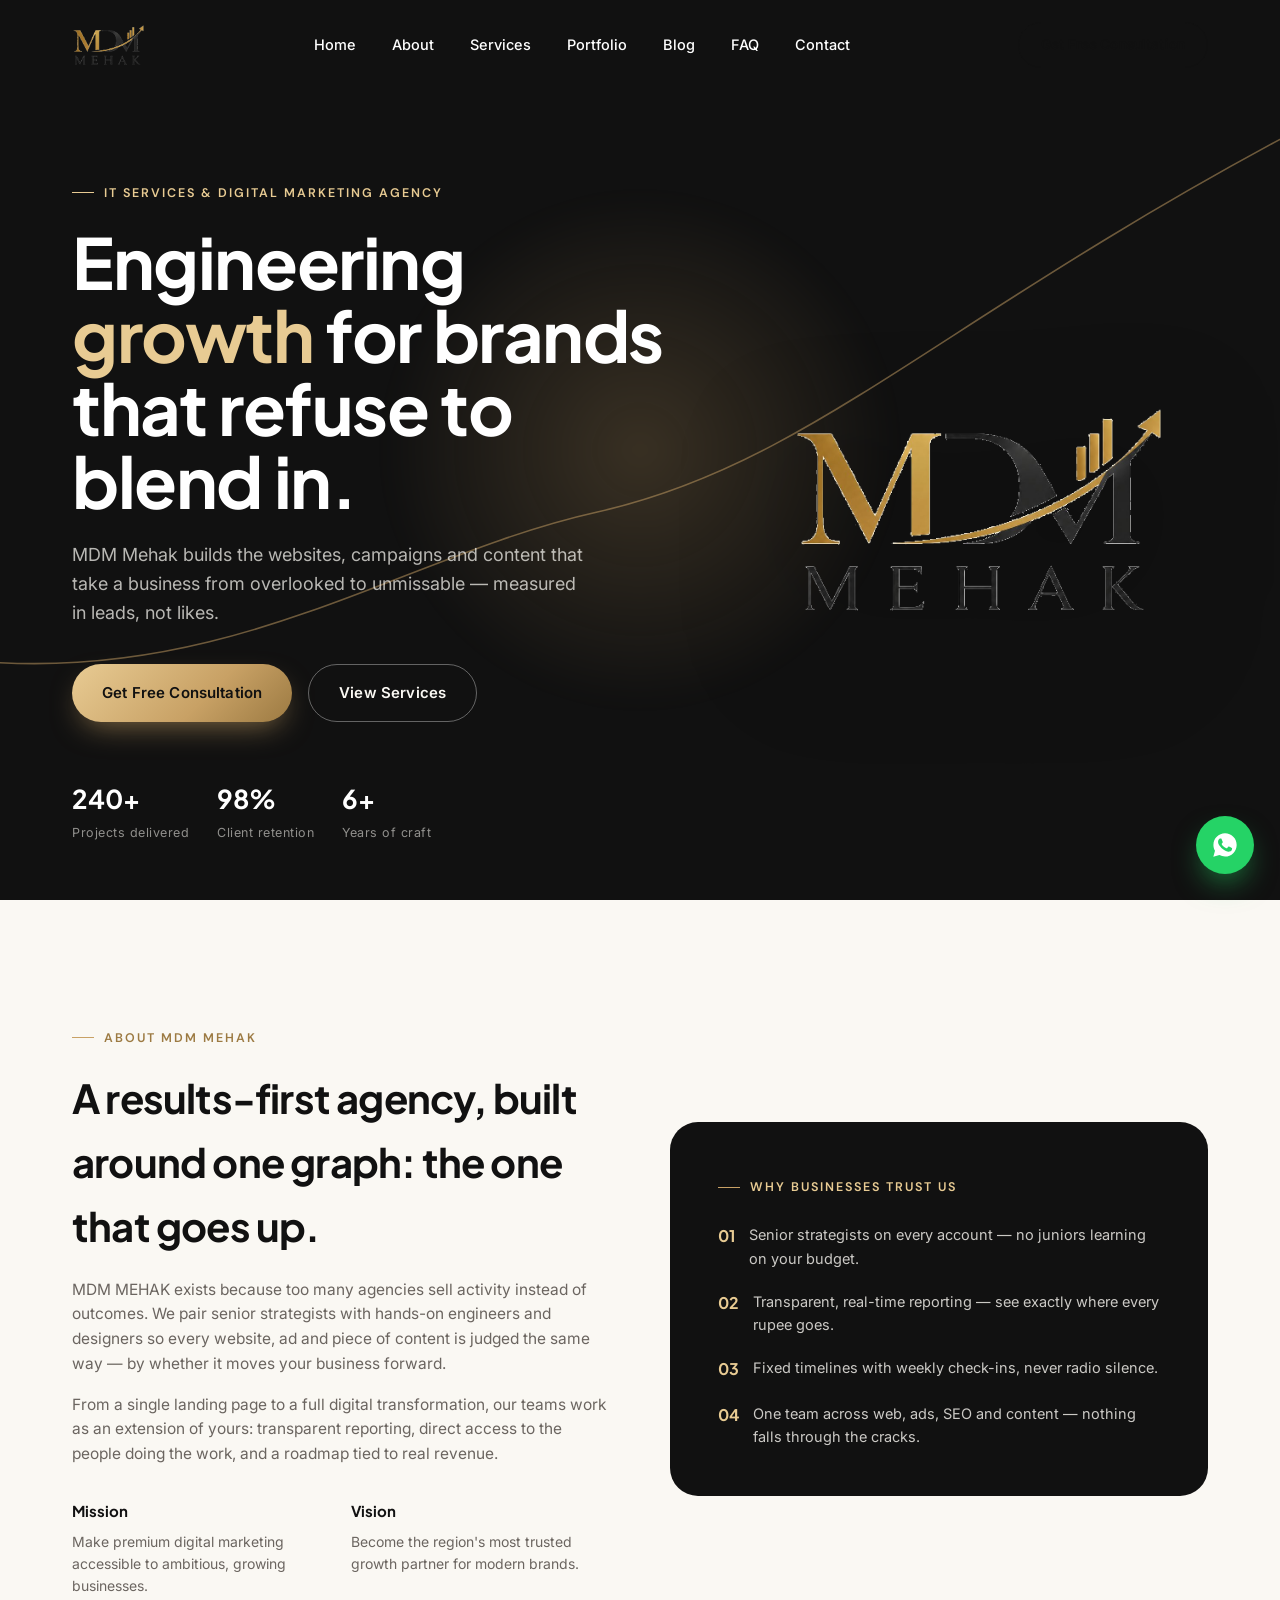
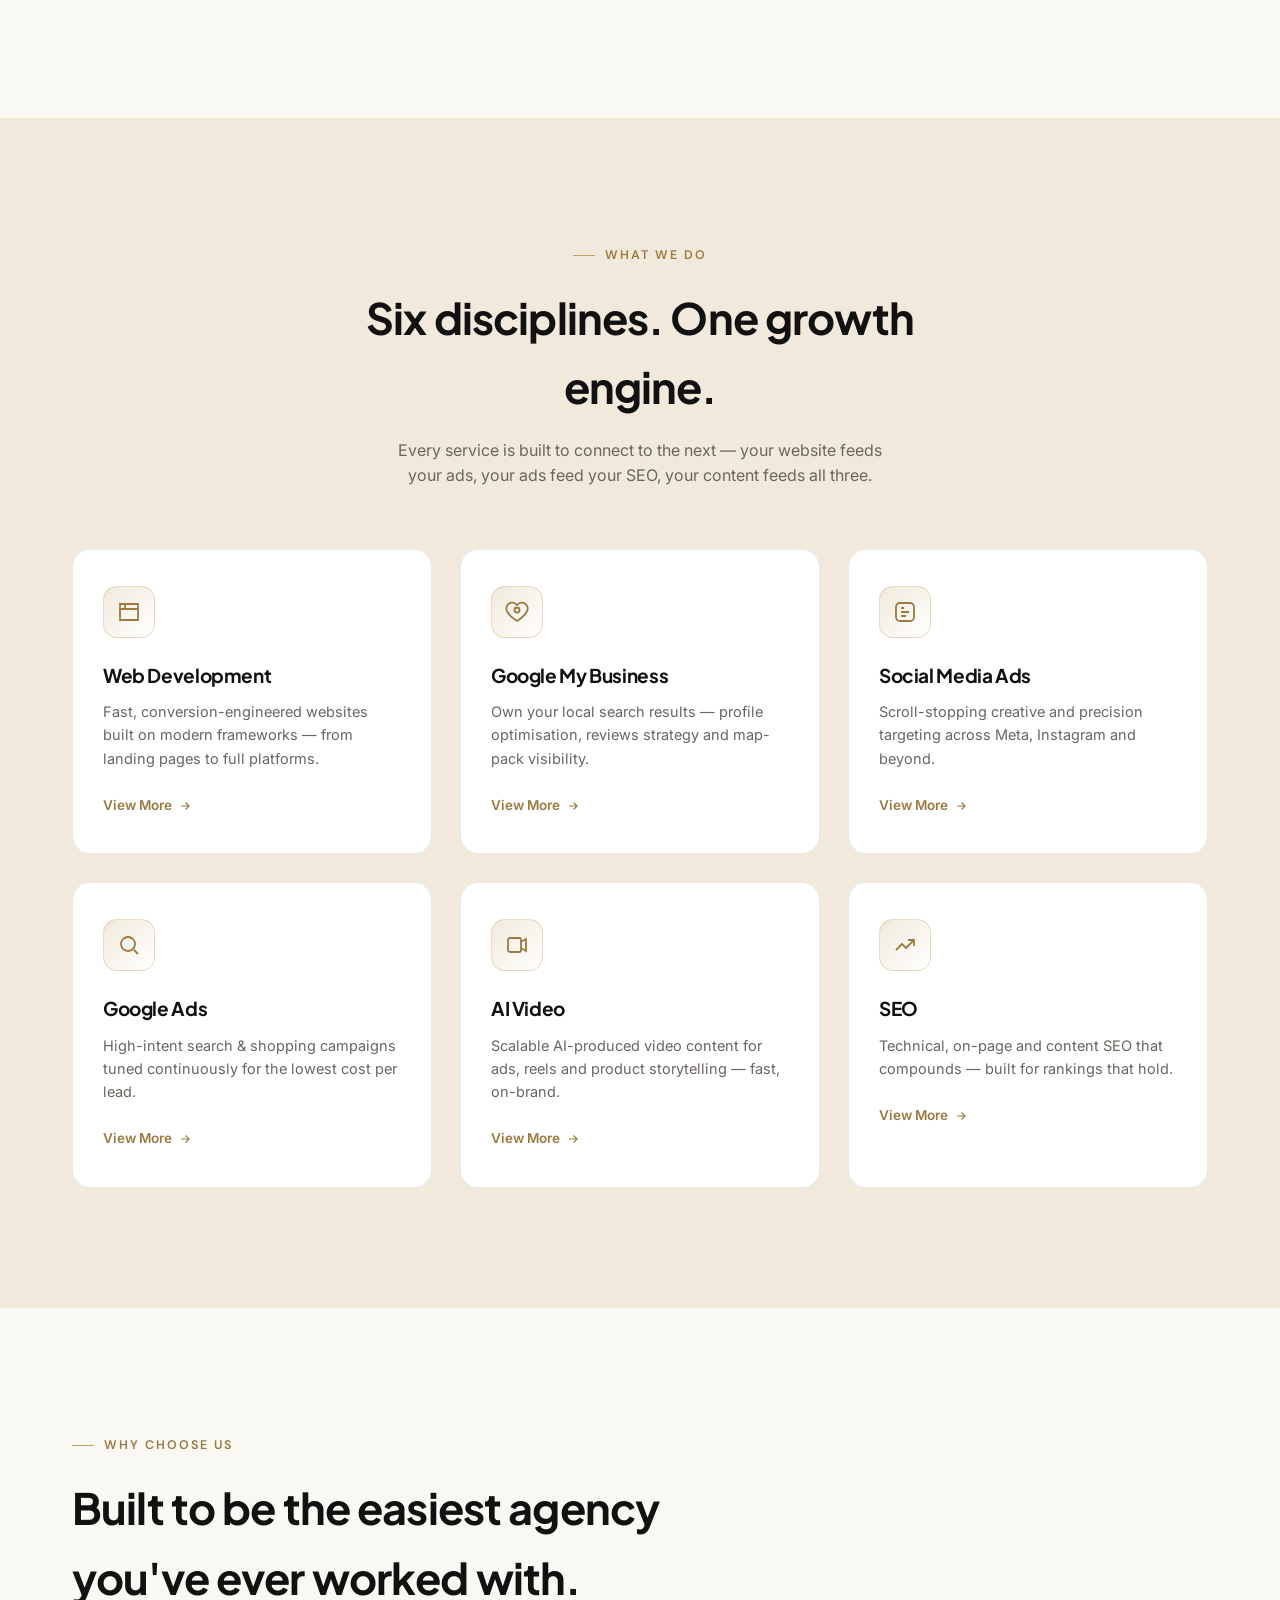
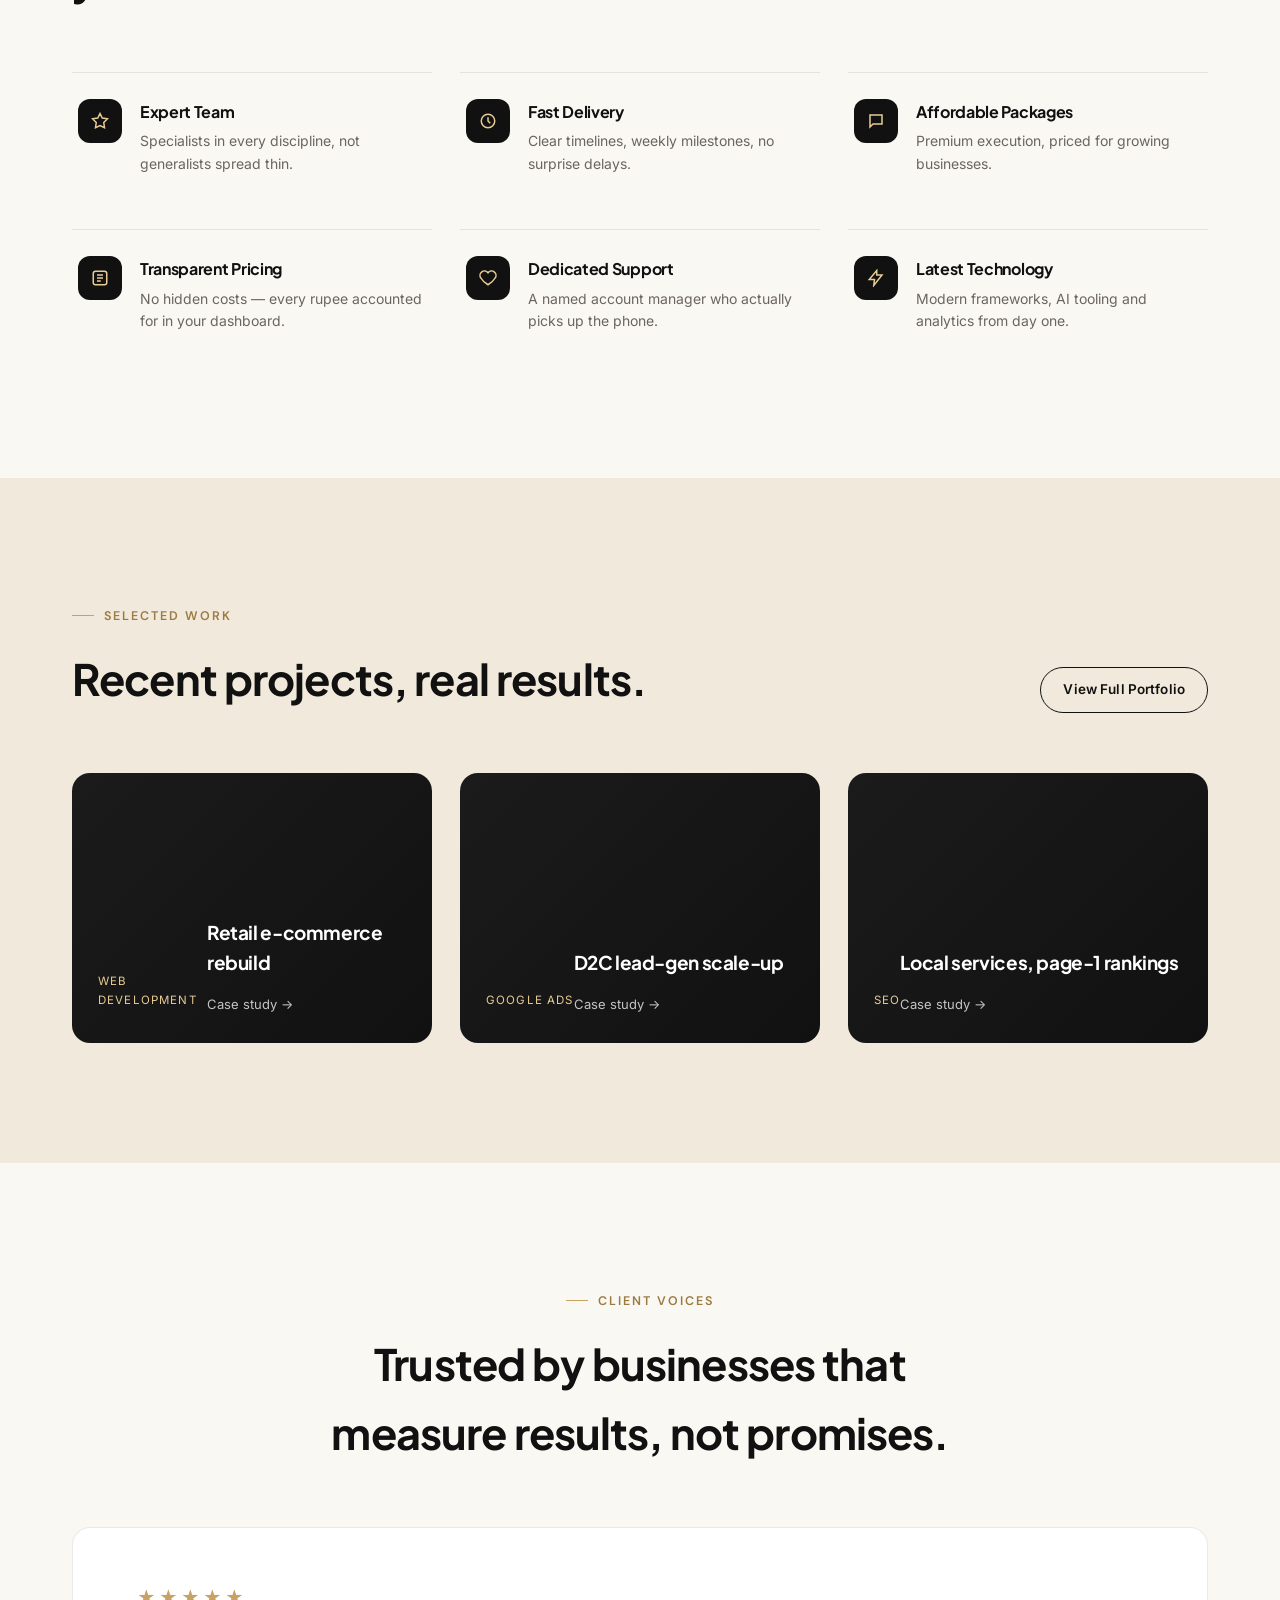
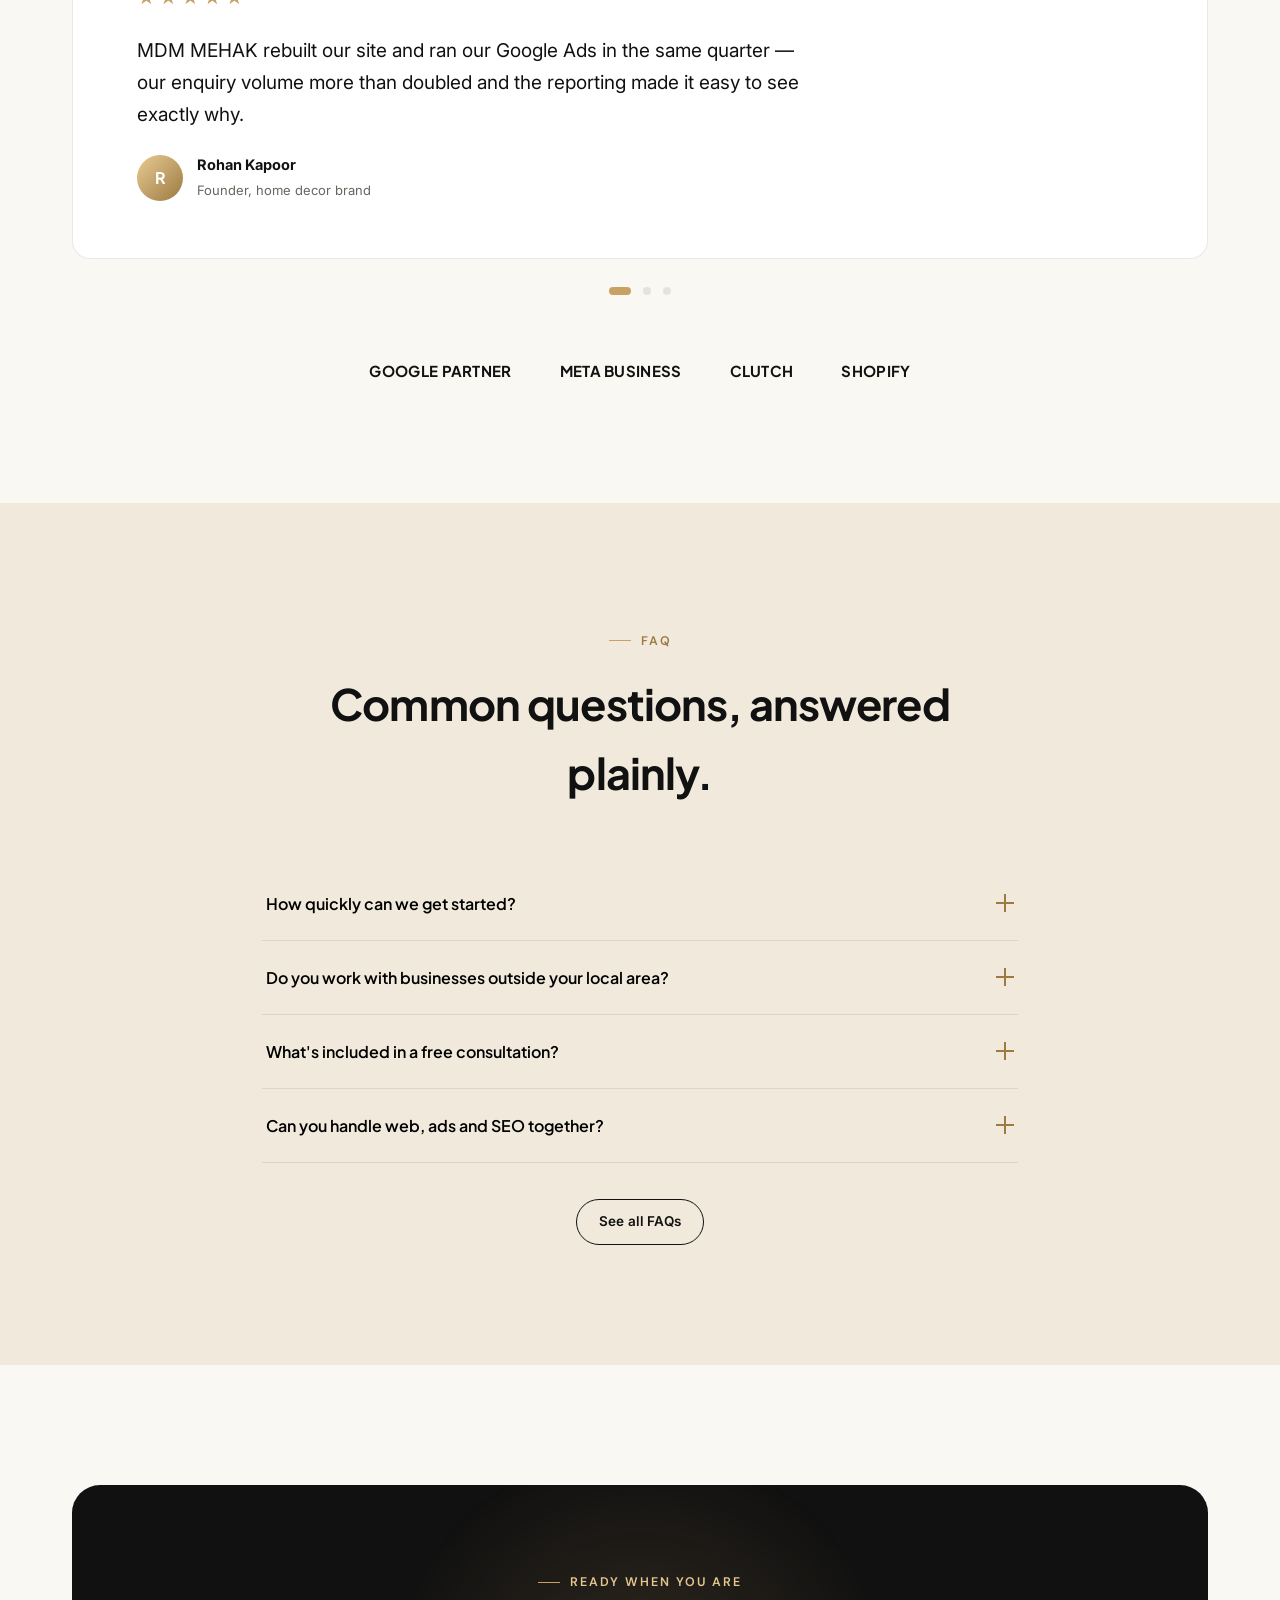
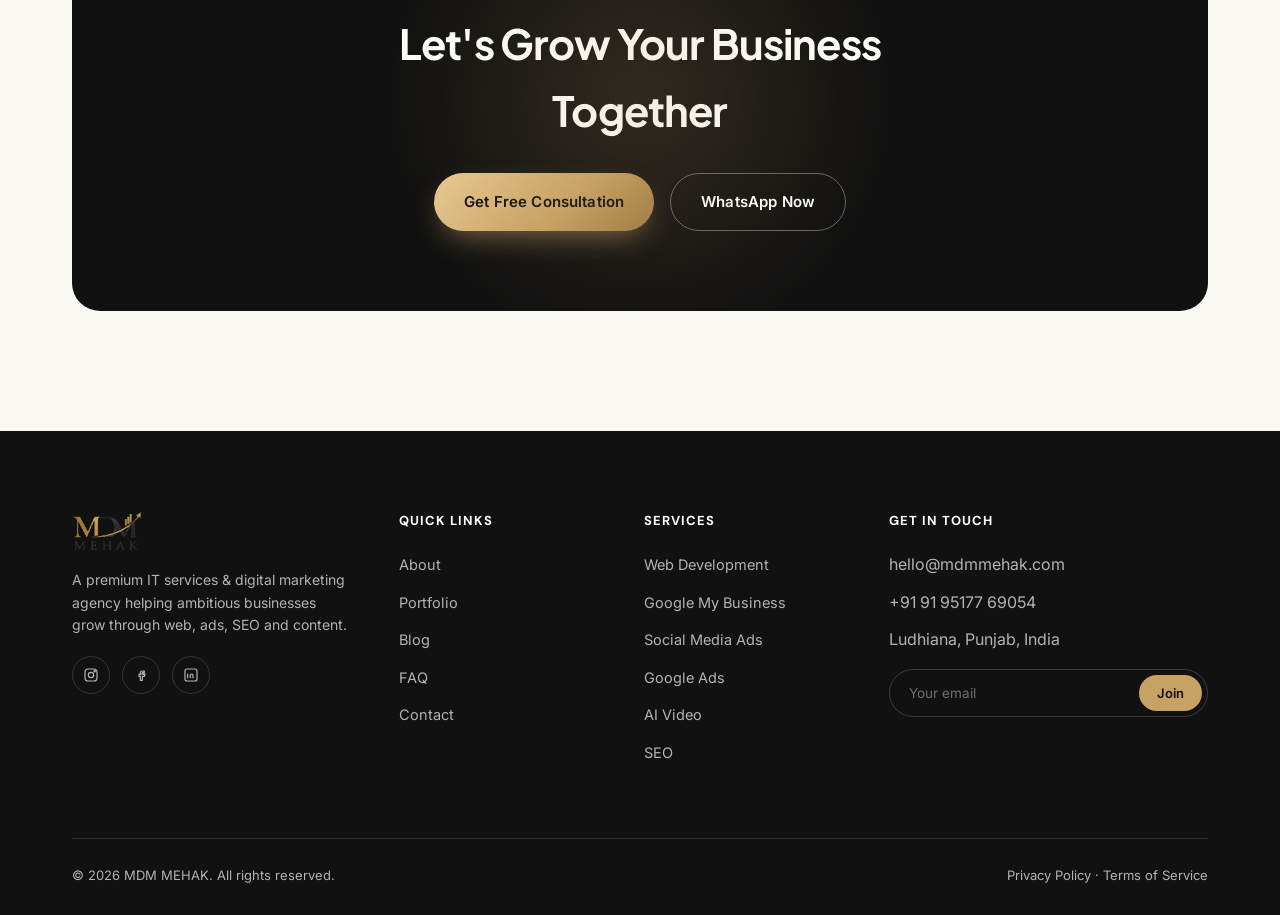
==== commit bff8057a: "commit" ====
--- a/index.html
+++ b/index.html
@@ -56,7 +56,7 @@
     <div>
       <span class="eyebrow hero-eyebrow">IT Services &amp; Digital Marketing Agency</span>
       <h1>Engineering <em>growth</em> for brands that refuse to blend in.</h1>
-      <p class="lead">MDM MEHAK builds the websites, campaigns and content that take a business from overlooked to unmissable — measured in leads, not likes.</p>
+      <p class="lead">MDM Mehak builds the websites, campaigns and content that take a business from overlooked to unmissable — measured in leads, not likes.</p>
       <div class="hero-actions">
         <a href="contact.html" class="btn btn-gold">Get Free Consultation</a>
         <a href="#services" class="btn btn-outline">View Services</a>
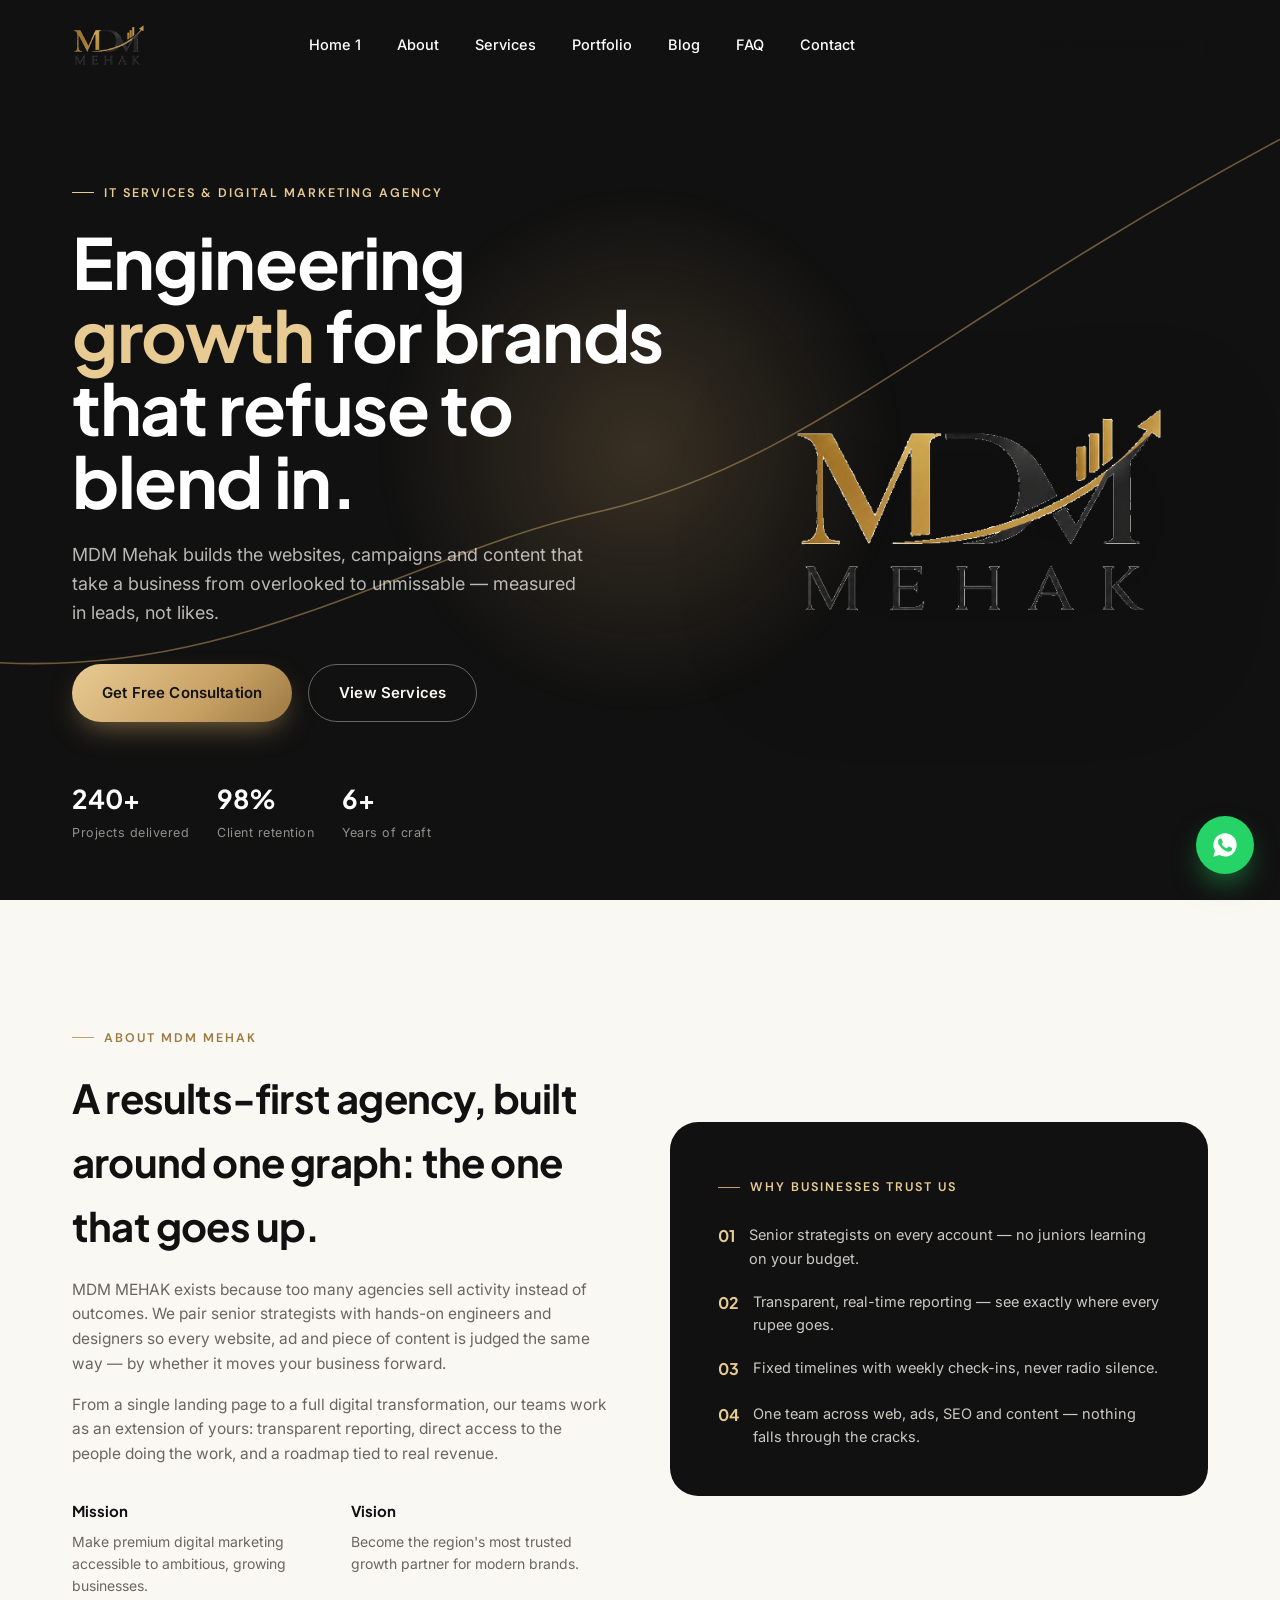
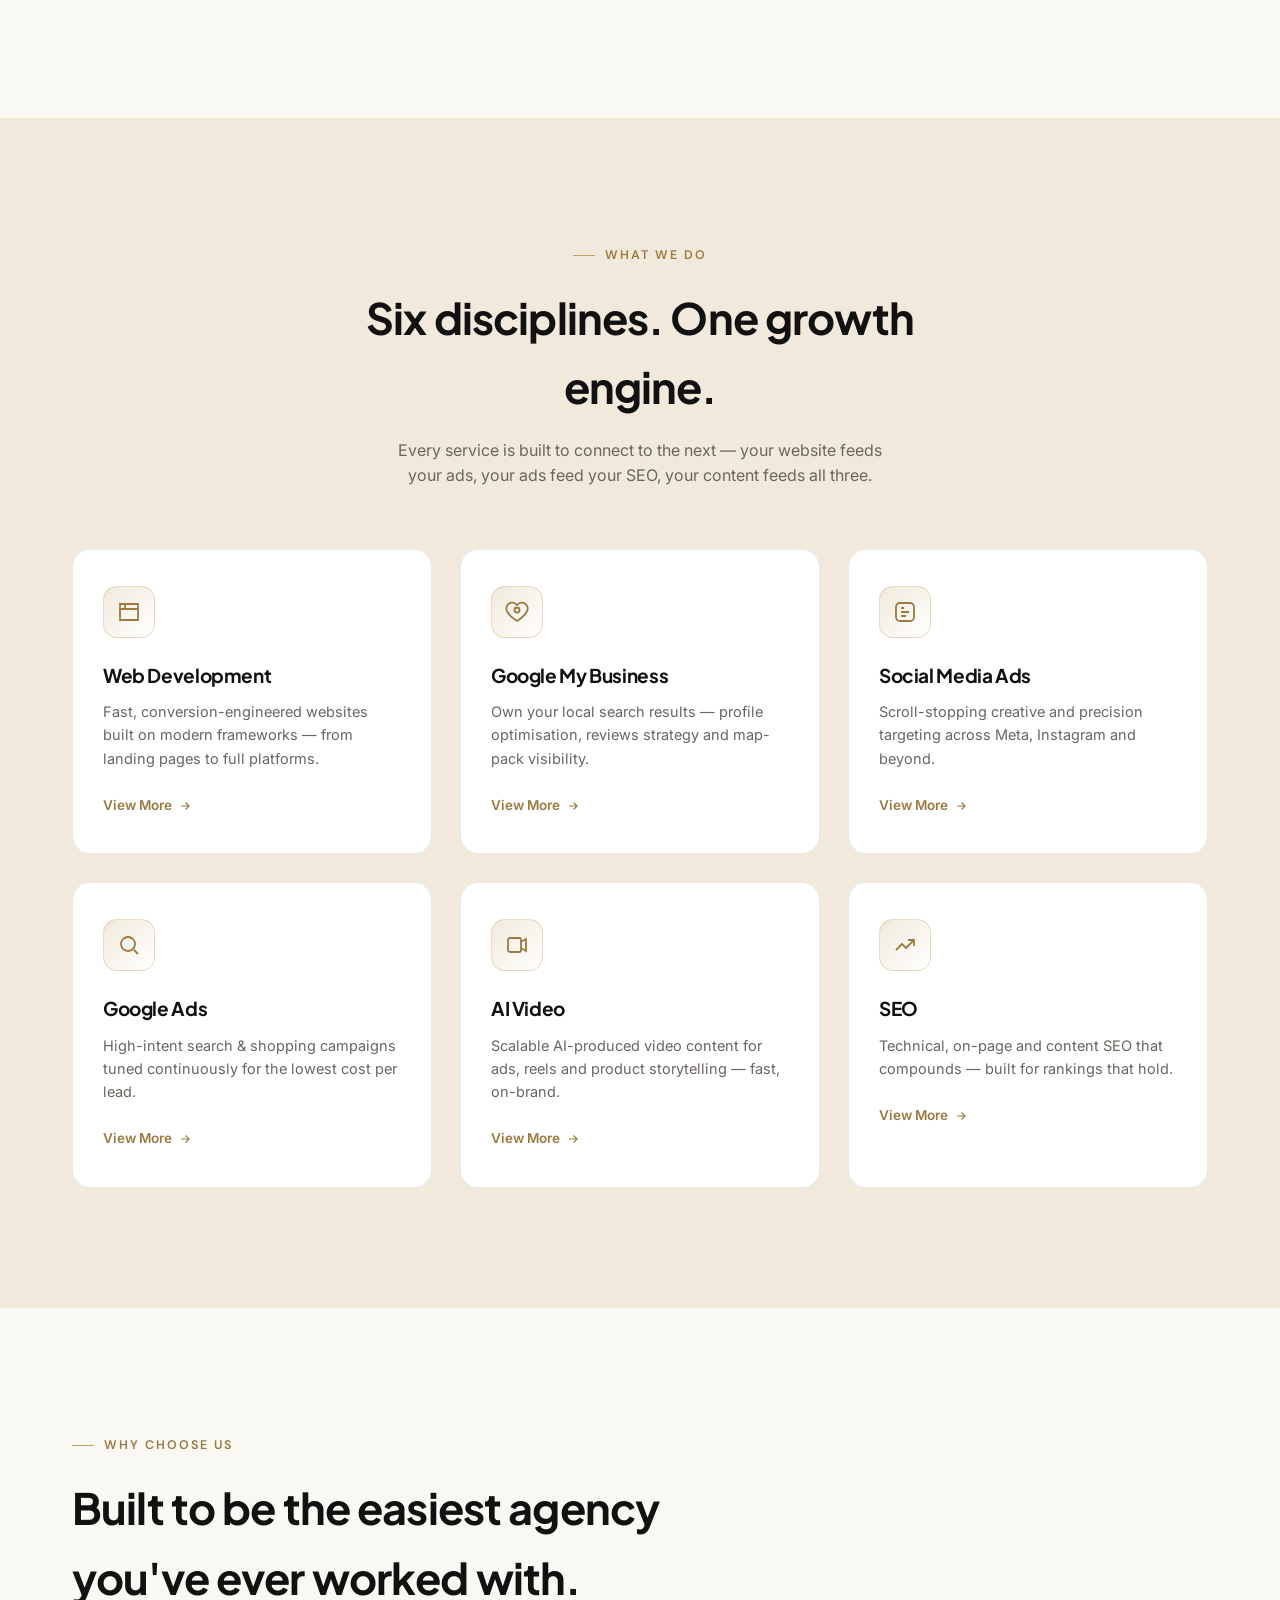
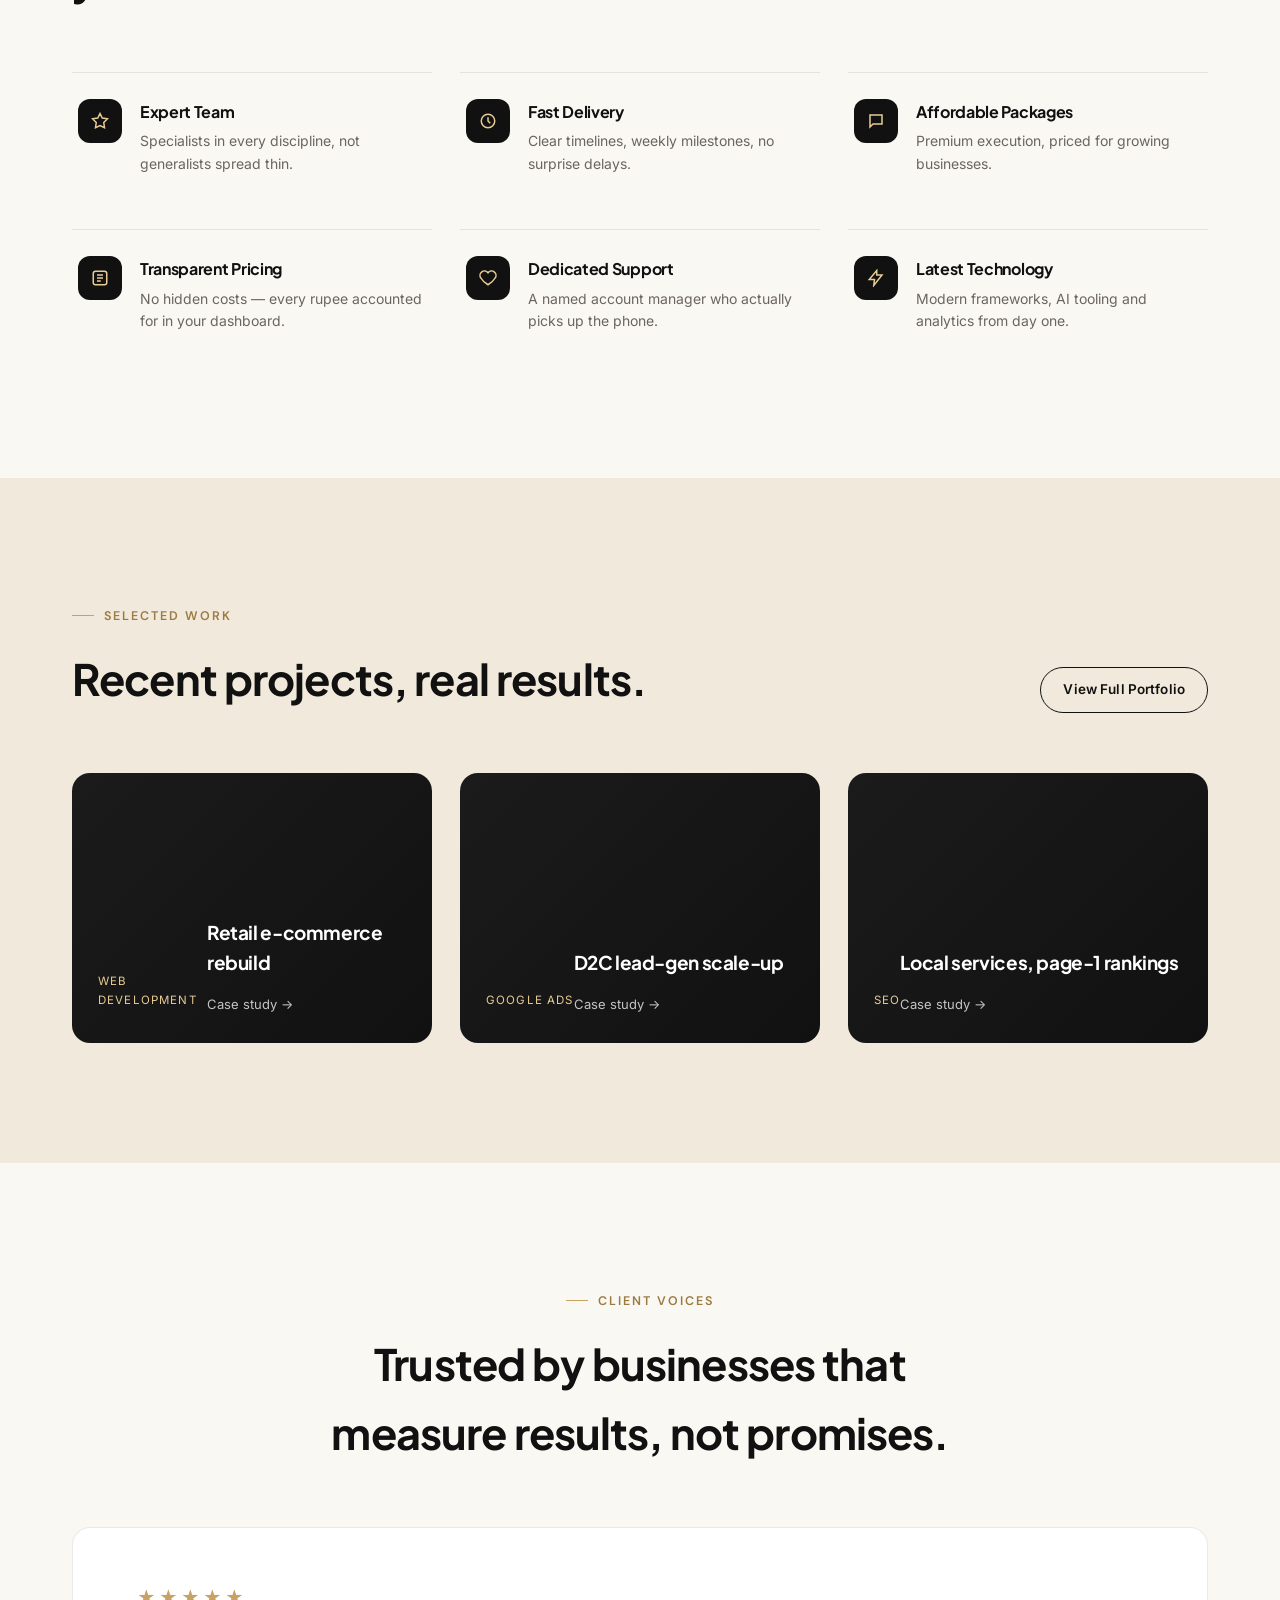
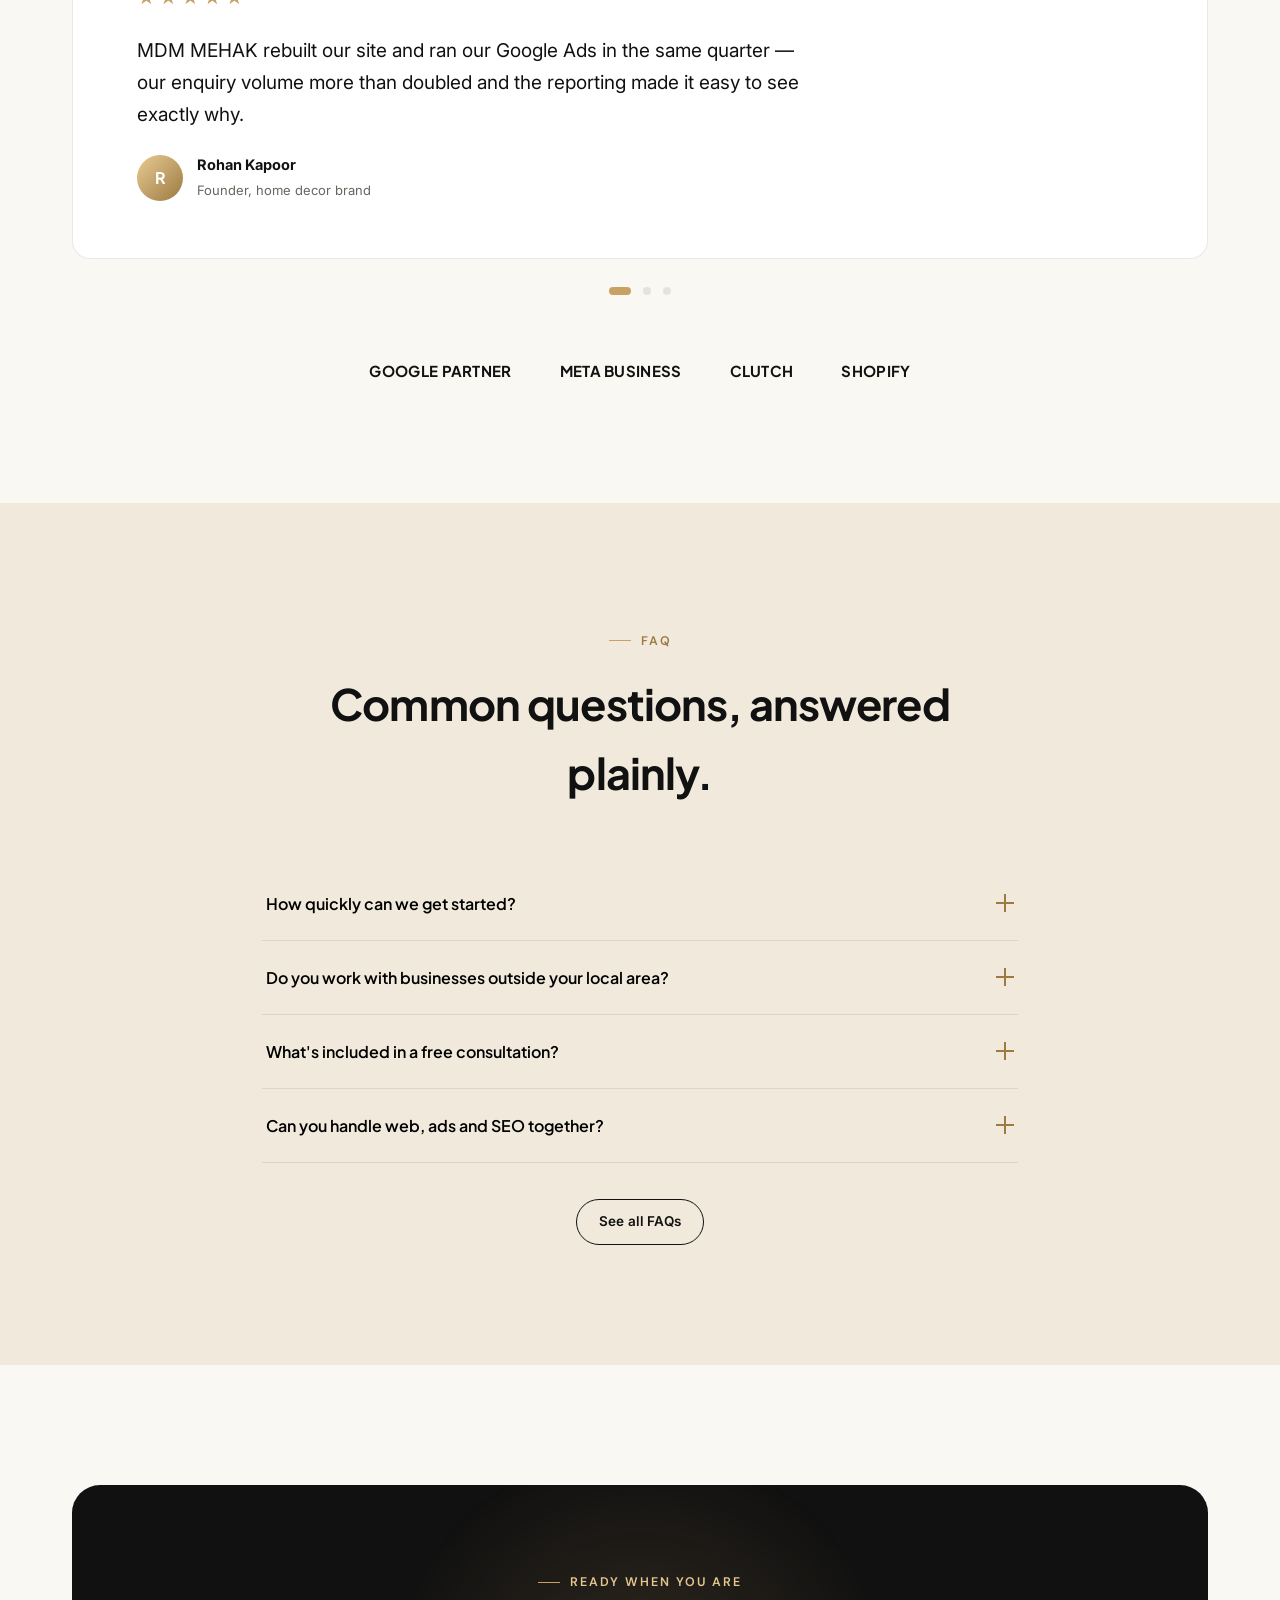
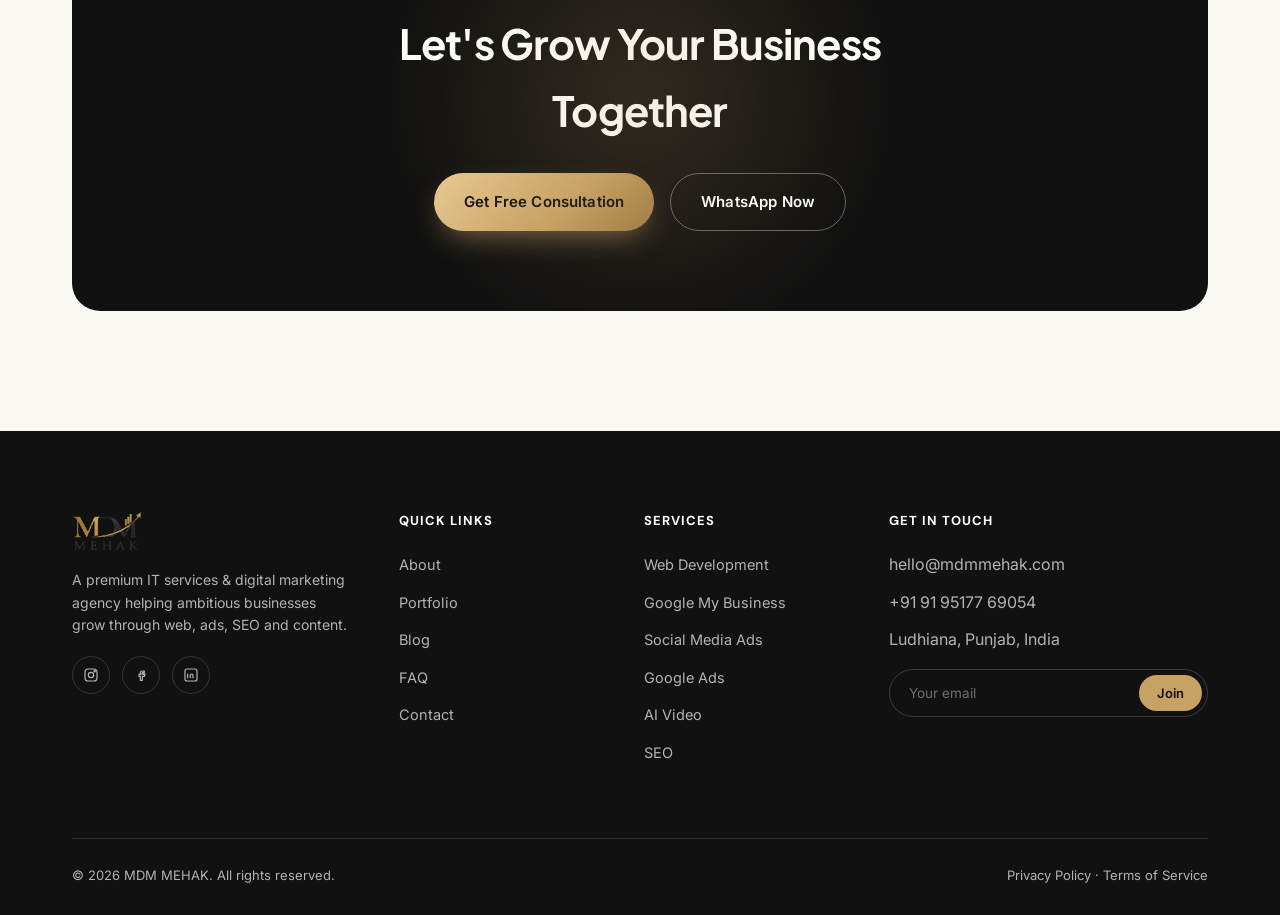
==== commit 9de73c7f: "commit" ====
--- a/index.html
+++ b/index.html
@@ -1,6 +1,15 @@
 <!DOCTYPE html>
 <html lang="en">
 <head>
+
+  <!-- Google Tag Manager -->
+<script>(function(w,d,s,l,i){w[l]=w[l]||[];w[l].push({'gtm.start':
+new Date().getTime(),event:'gtm.js'});var f=d.getElementsByTagName(s)[0],
+j=d.createElement(s),dl=l!='dataLayer'?'&l='+l:'';j.async=true;j.src=
+'https://www.googletagmanager.com/gtm.js?id='+i+dl;f.parentNode.insertBefore(j,f);
+})(window,document,'script','dataLayer','GTM-MHF56DGX');</script>
+<!-- End Google Tag Manager -->
+
 <meta charset="UTF-8">
 <meta name="viewport" content="width=device-width, initial-scale=1.0">
 <title>MDM MEHAK — IT Services &amp; Digital Marketing Agency</title>
@@ -16,12 +25,17 @@
 </head>
 <body>
 
+  <!-- Google Tag Manager (noscript) -->
+<noscript><iframe src="https://www.googletagmanager.com/ns.html?id=GTM-MHF56DGX"
+height="0" width="0" style="display:none;visibility:hidden"></iframe></noscript>
+<!-- End Google Tag Manager (noscript) -->
+
 <!-- NAVBAR -->
 <header class="navbar">
   <div class="container nav-inner">
     <a href="index.html" class="nav-logo"><img src="assets/logo.png" alt="MDM MEHAK logo"></a>
     <nav class="nav-links" id="navLinks">
-      <a href="index.html">Home</a>
+      <a href="index.html">Home 1</a>
       <a href="about.html">About</a>
       <div class="dropdown">
         <a href="#">Services</a>
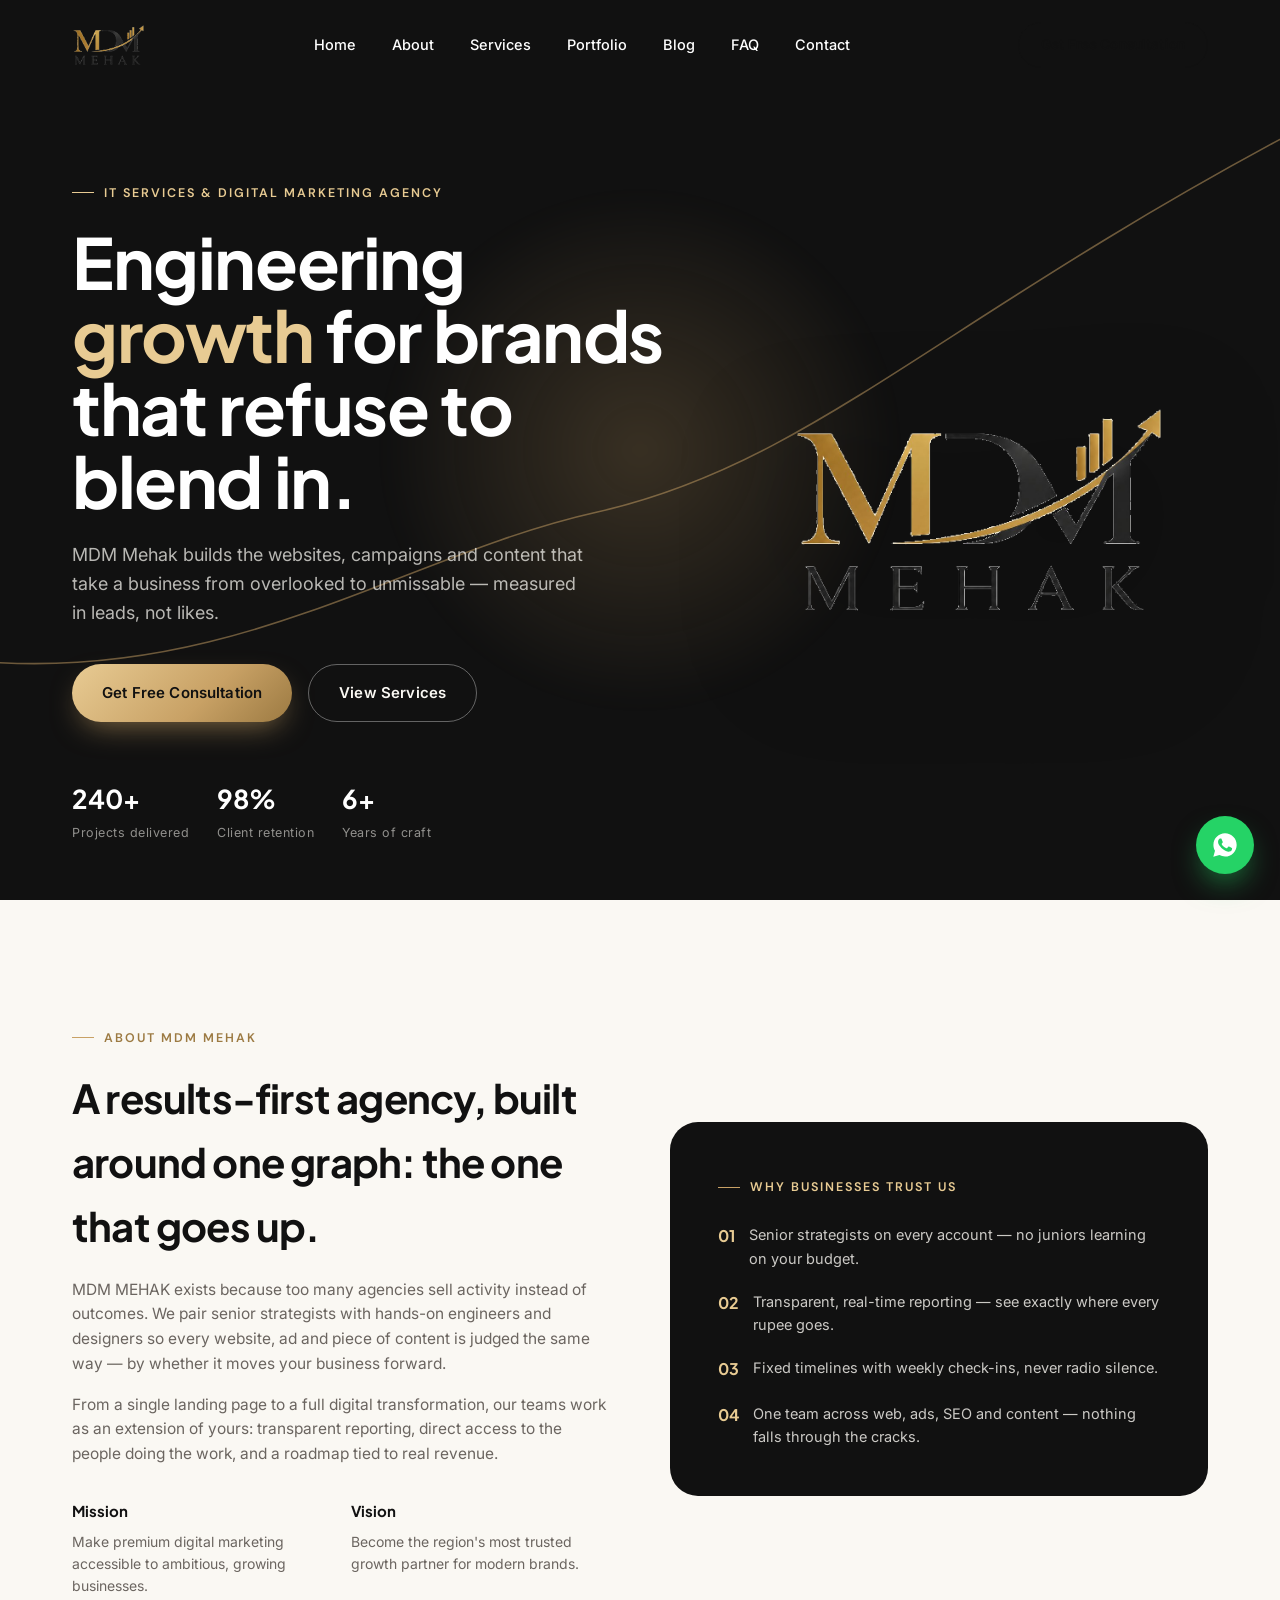
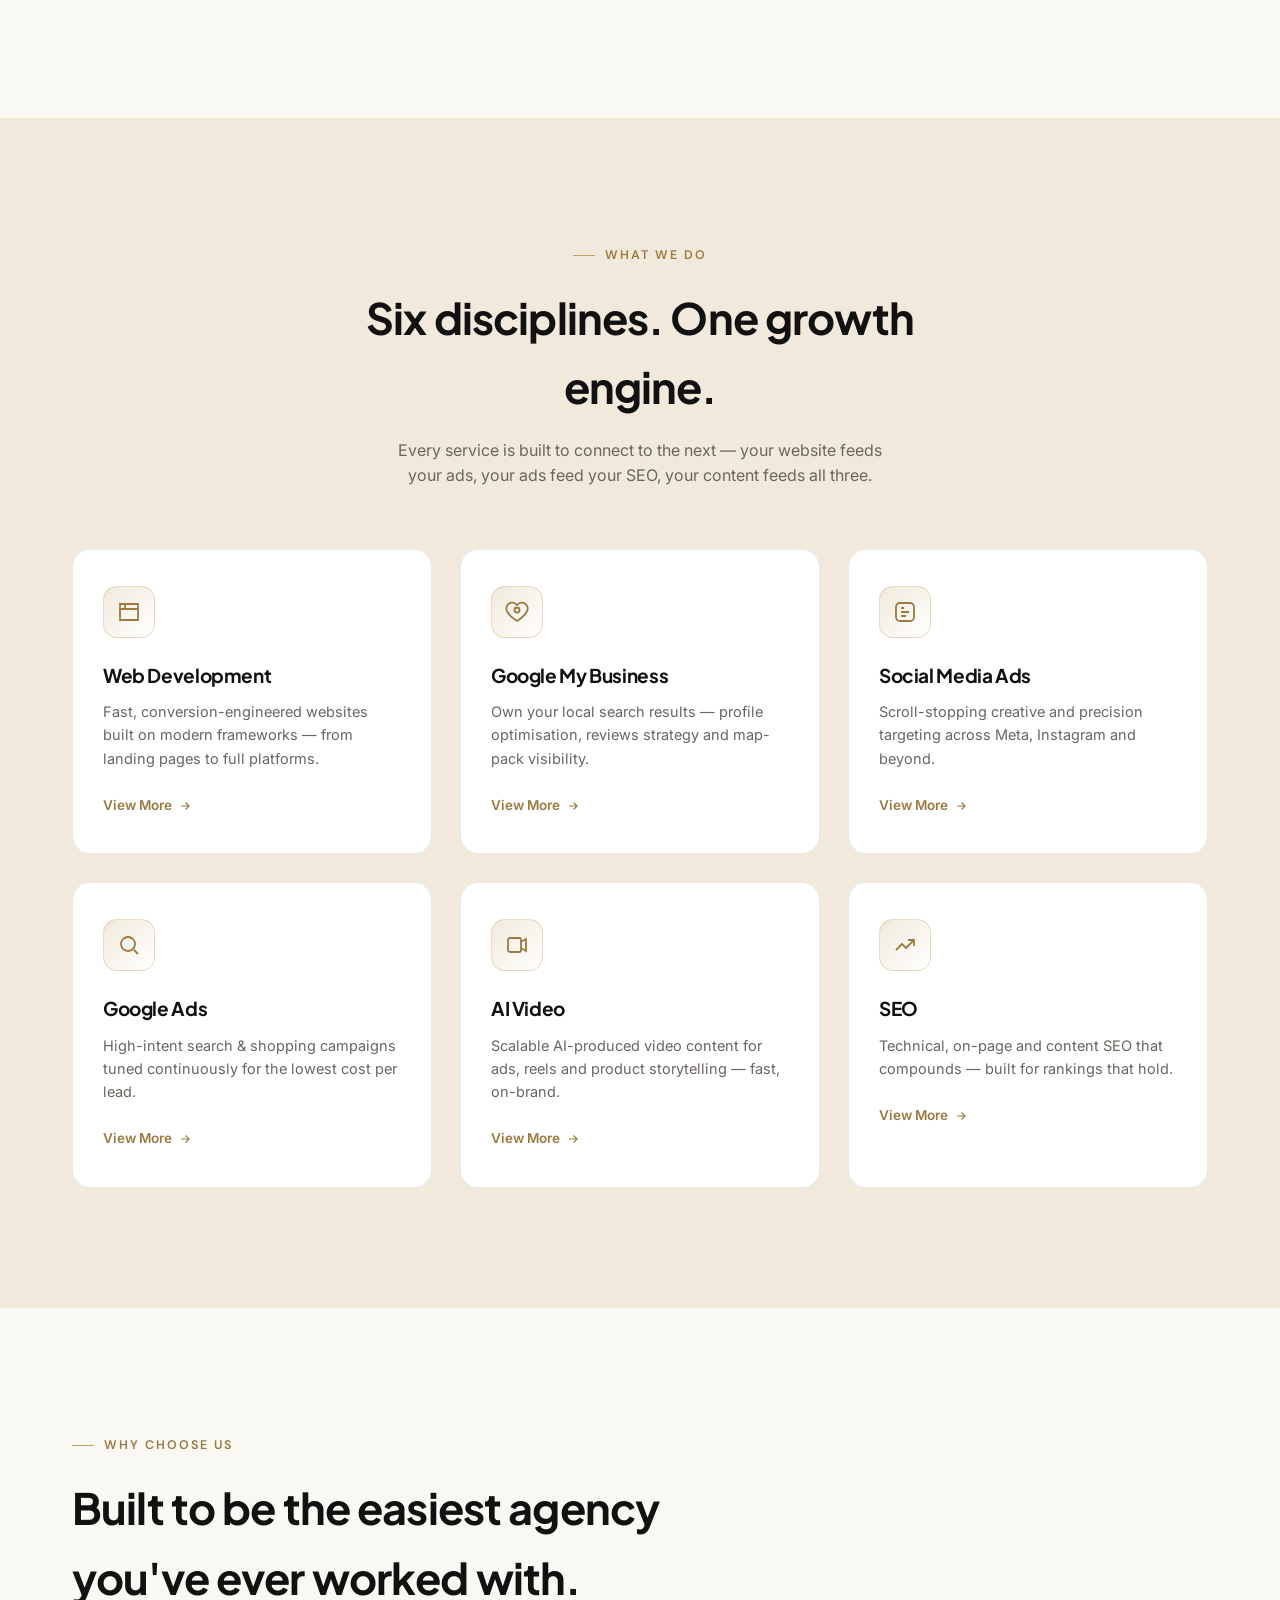
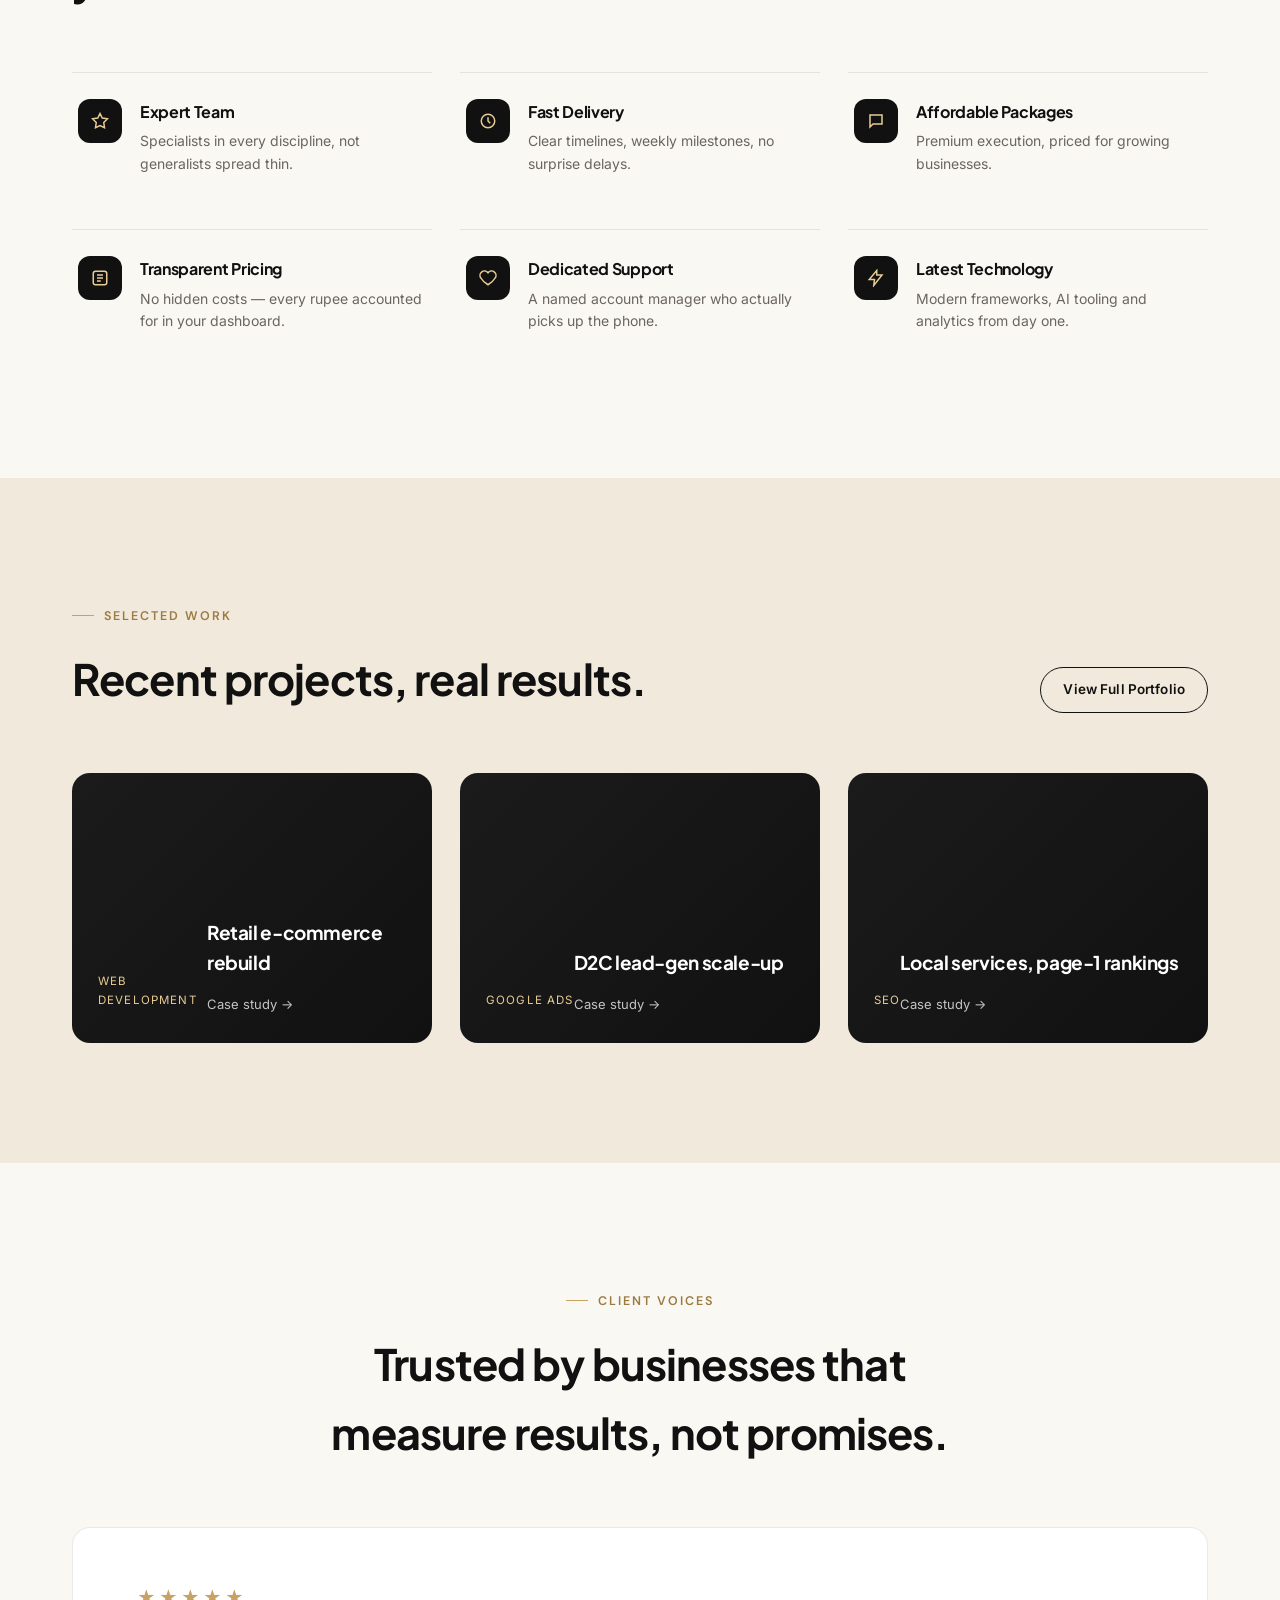
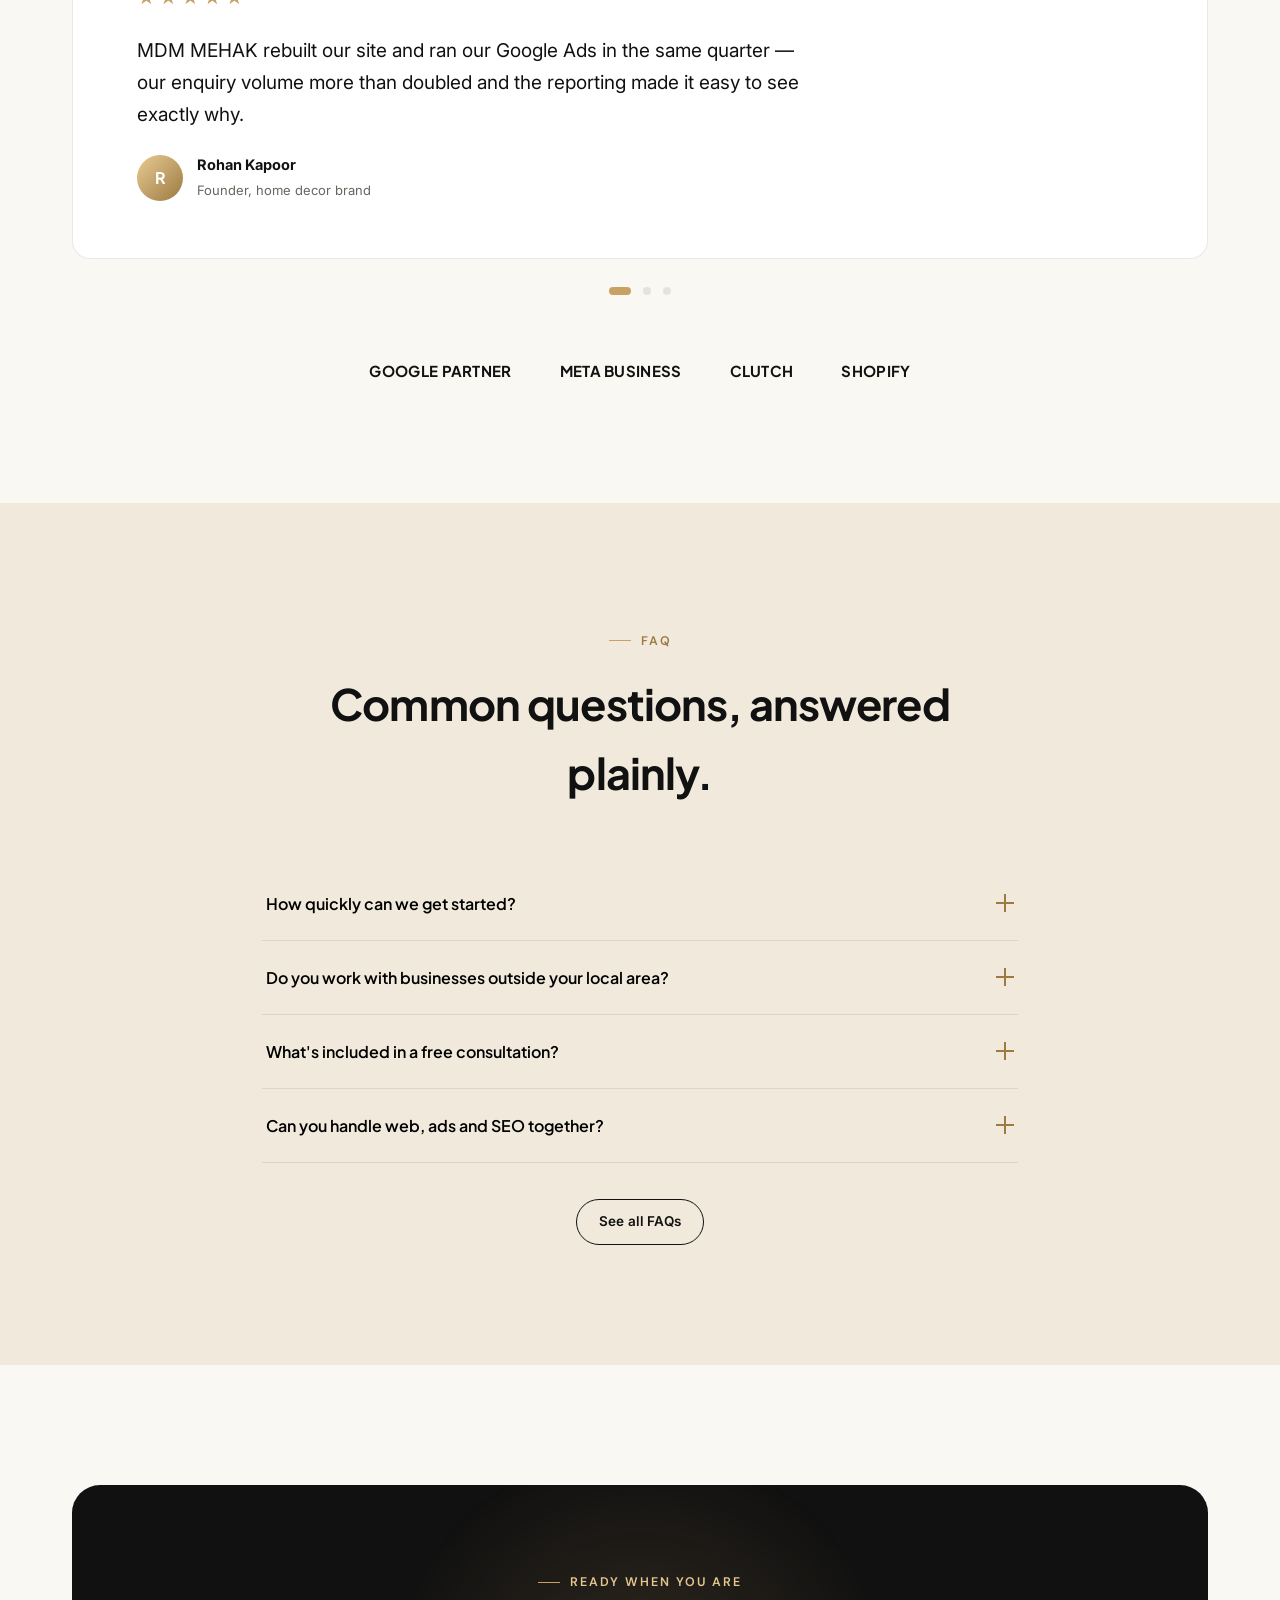
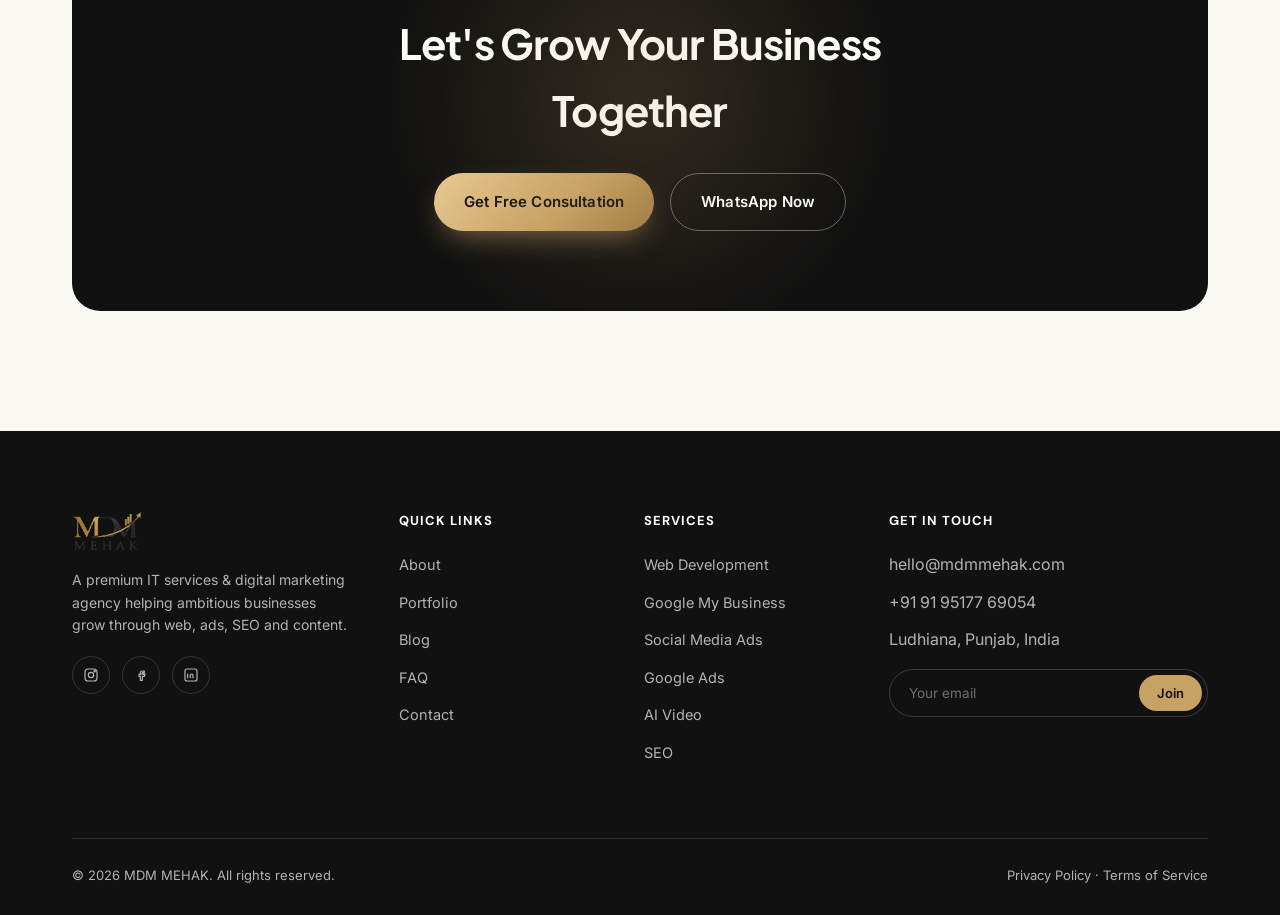
==== commit 3e49b6f9: "commit" ====
--- a/index.html
+++ b/index.html
@@ -2,7 +2,7 @@
 <html lang="en">
 <head>
 
-  <!-- Google Tag Manager -->
+ <!-- Google Tag Manager -->
 <script>(function(w,d,s,l,i){w[l]=w[l]||[];w[l].push({'gtm.start':
 new Date().getTime(),event:'gtm.js'});var f=d.getElementsByTagName(s)[0],
 j=d.createElement(s),dl=l!='dataLayer'?'&l='+l:'';j.async=true;j.src=
@@ -25,17 +25,16 @@
 </head>
 <body>
 
-  <!-- Google Tag Manager (noscript) -->
+<!-- Google Tag Manager (noscript) -->
 <noscript><iframe src="https://www.googletagmanager.com/ns.html?id=GTM-MHF56DGX"
 height="0" width="0" style="display:none;visibility:hidden"></iframe></noscript>
 <!-- End Google Tag Manager (noscript) -->
-
 <!-- NAVBAR -->
 <header class="navbar">
   <div class="container nav-inner">
     <a href="index.html" class="nav-logo"><img src="assets/logo.png" alt="MDM MEHAK logo"></a>
     <nav class="nav-links" id="navLinks">
-      <a href="index.html">Home 1</a>
+      <a href="index.html">Home</a>
       <a href="about.html">About</a>
       <div class="dropdown">
         <a href="#">Services</a>
